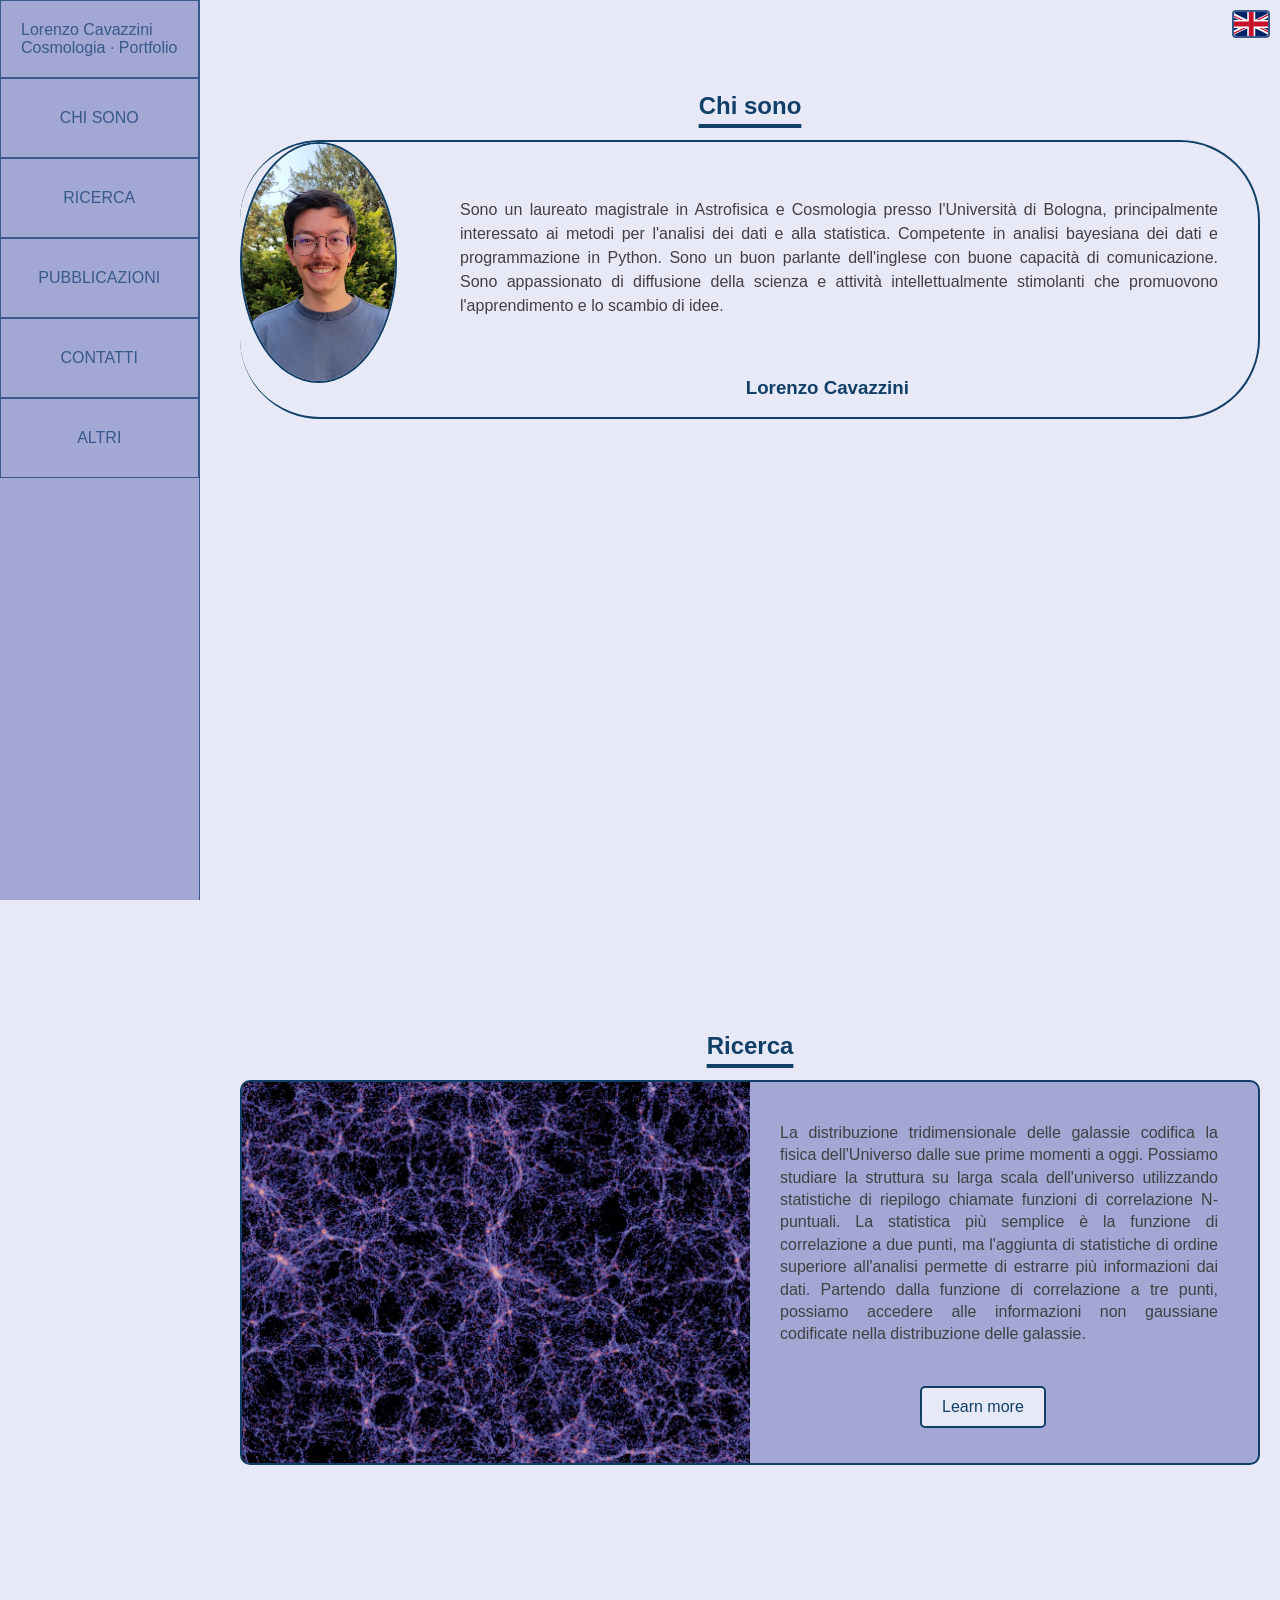
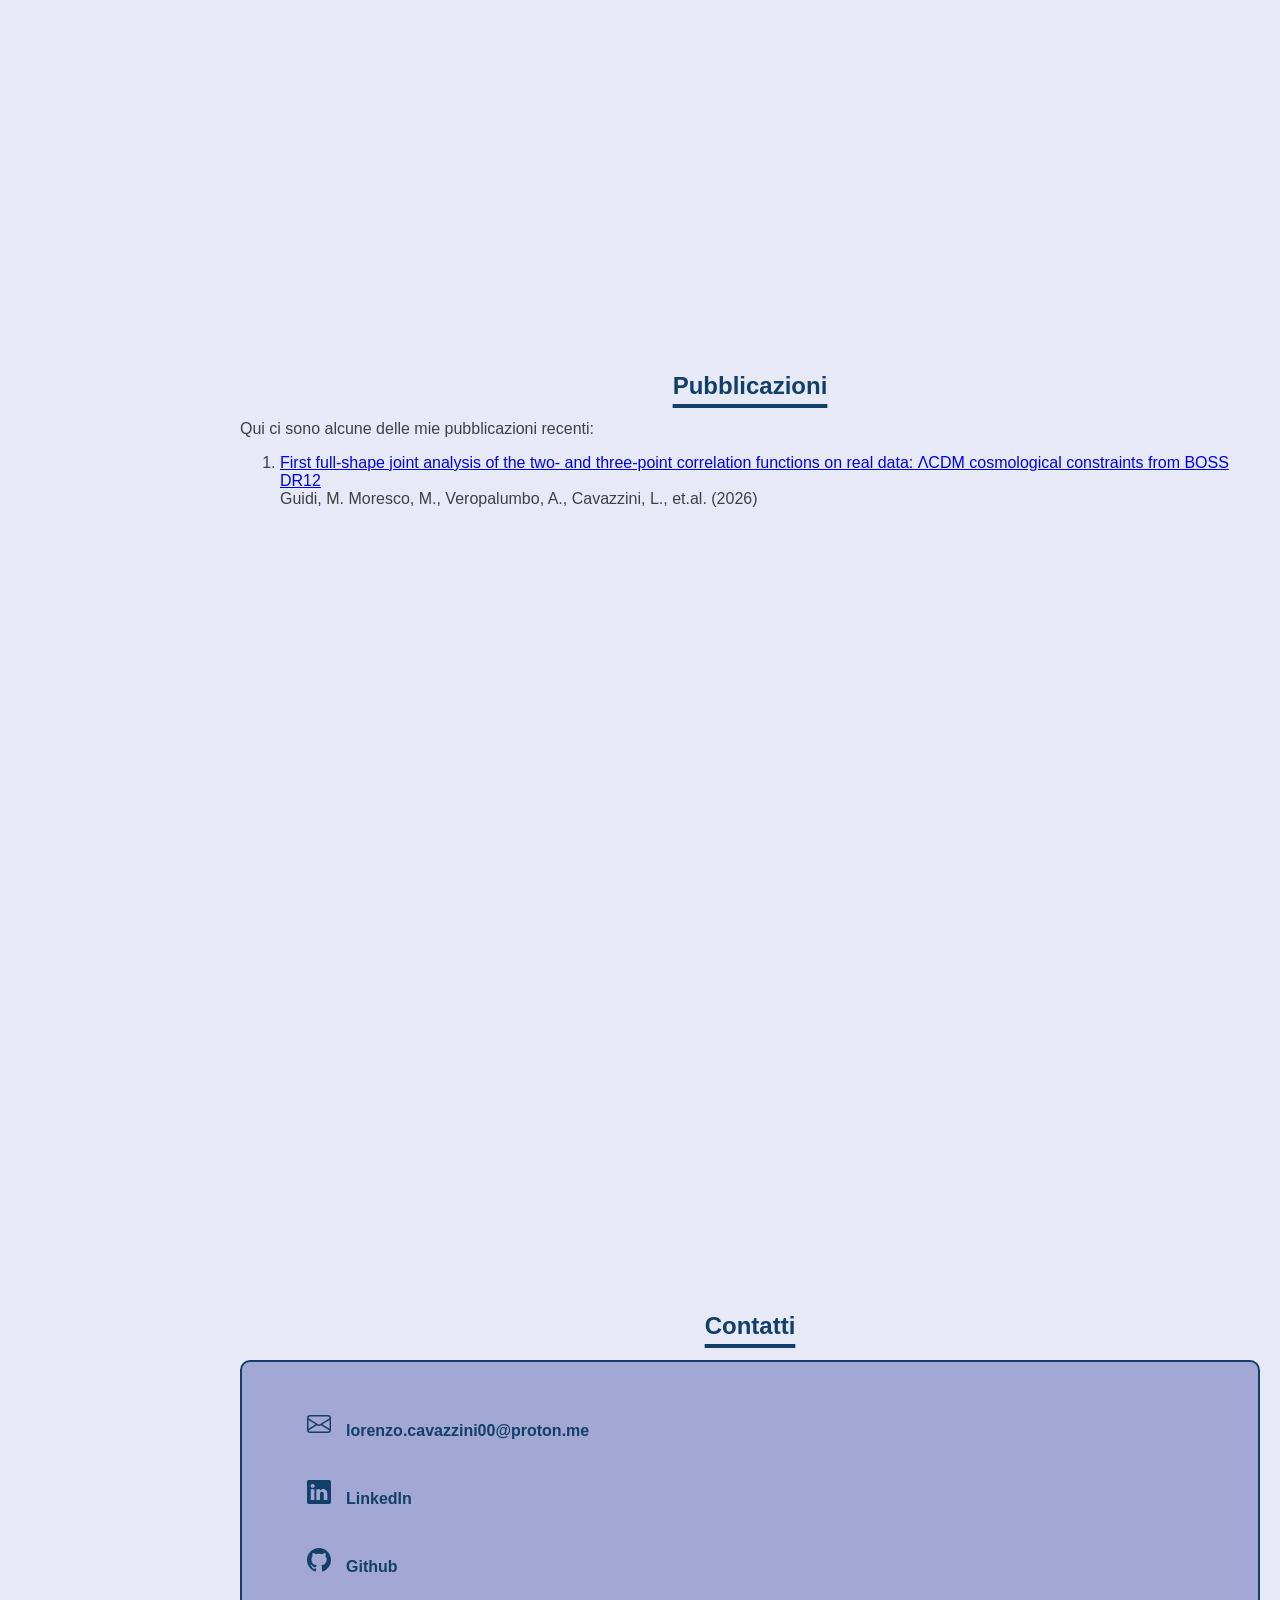
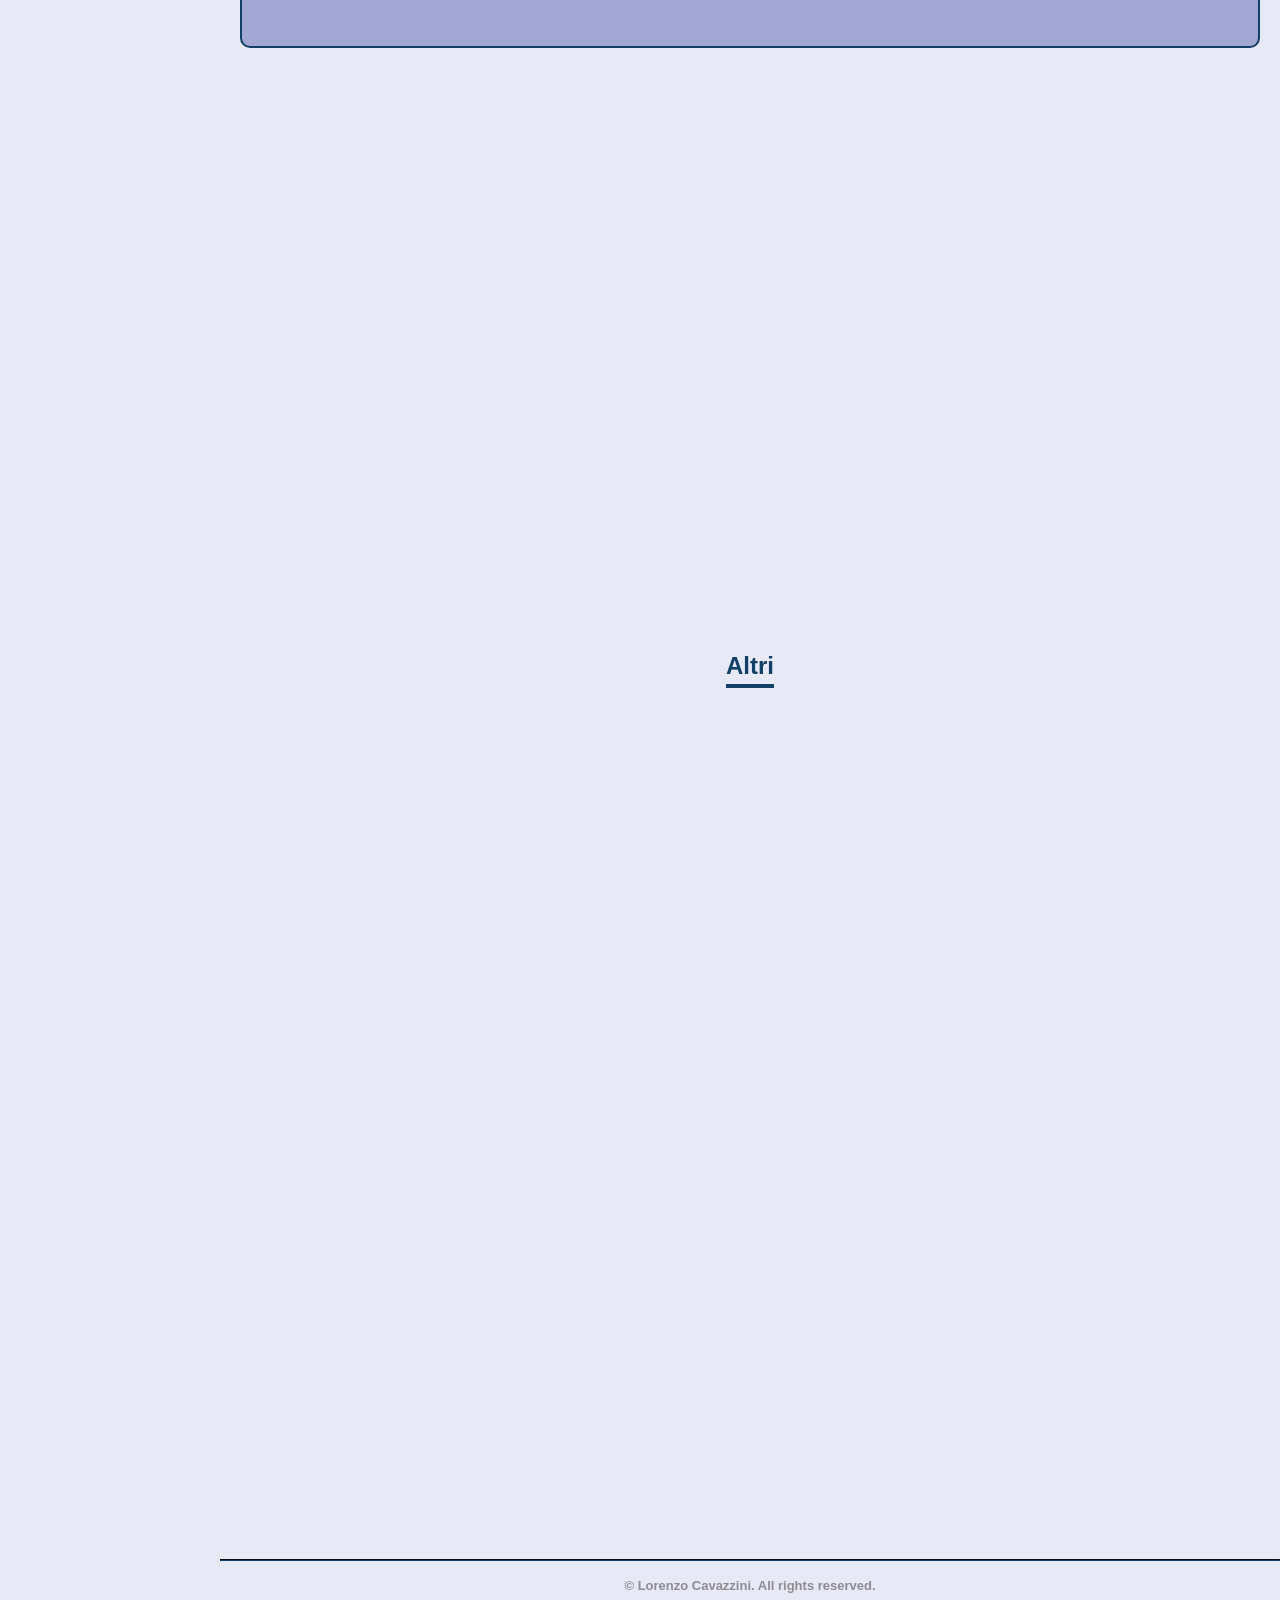
==== index-it.html @ 4d30e1f5 "new italian page and massive style improvs" ====
<!DOCTYPE html>
<html lang="it">
<head>
    <meta charset="UTF-8">
    <meta name="viewport" content="width=device-width, initial-scale=1.0">
    <title>Lorenzo Cavazzini</title>
    <link rel="stylesheet" href="mysite-style.css">
    <link rel="stylesheet" href="https://fonts.googleapis.com/css2?family=Material+Symbols+Outlined:opsz,wght,FILL,GRAD@20..48,100..700,0..1,-50..200&icon_names=mail" />
</head>
<header>
    <nav>
        <ul>
            <li>Lorenzo Cavazzini <br>
            Cosmologia · Portfolio</li>
            <li><a href="#about">CHI SONO</a></li>
            <li><a href="#research">RICERCA</a></li>
            <li><a href="#publications">PUBBLICAZIONI</a></li>
            <li><a href="#contact">CONTATTI</a></li>
            <li><a href="#others">ALTRI</a></li>
        </ul>
    </nav>
    <div id="lang-switch">
        <a href="index.html"><?xml version="1.0" encoding="utf-8"?><svg version="1.1" id="Layer_1" xmlns="http://www.w3.org/2000/svg" xmlns:xlink="http://www.w3.org/1999/xlink" x="0px" y="0px" viewBox="0 0 55.2 38.4" style="enable-background:new 0 0 55.2 38.4" xml:space="preserve"><style type="text/css">.st0{fill:#FEFEFE;} .st1{fill:#C8102E;} .st2{fill:#012169;}</style><g><path class="st0" d="M2.87,38.4h49.46c1.59-0.09,2.87-1.42,2.87-3.03V3.03c0-1.66-1.35-3.02-3.01-3.03H3.01 C1.35,0.01,0,1.37,0,3.03v32.33C0,36.98,1.28,38.31,2.87,38.4L2.87,38.4z"/><polygon class="st1" points="23.74,23.03 23.74,38.4 31.42,38.4 31.42,23.03 55.2,23.03 55.2,15.35 31.42,15.35 31.42,0 23.74,0 23.74,15.35 0,15.35 0,23.03 23.74,23.03"/><path class="st2" d="M33.98,12.43V0h18.23c1.26,0.02,2.34,0.81,2.78,1.92L33.98,12.43L33.98,12.43z"/><path class="st2" d="M33.98,25.97V38.4h18.35c1.21-0.07,2.23-0.85,2.66-1.92L33.98,25.97L33.98,25.97z"/><path class="st2" d="M21.18,25.97V38.4H2.87c-1.21-0.07-2.24-0.85-2.66-1.94L21.18,25.97L21.18,25.97z"/><path class="st2" d="M21.18,12.43V0H2.99C1.73,0.02,0.64,0.82,0.21,1.94L21.18,12.43L21.18,12.43z"/><polygon class="st2" points="0,12.8 7.65,12.8 0,8.97 0,12.8"/><polygon class="st2" points="55.2,12.8 47.51,12.8 55.2,8.95 55.2,12.8"/><polygon class="st2" points="55.2,25.6 47.51,25.6 55.2,29.45 55.2,25.6"/><polygon class="st2" points="0,25.6 7.65,25.6 0,29.43 0,25.6"/><polygon class="st1" points="55.2,3.25 36.15,12.8 40.41,12.8 55.2,5.4 55.2,3.25"/><polygon class="st1" points="19.01,25.6 14.75,25.6 0,32.98 0,35.13 19.05,25.6 19.01,25.6"/><polygon class="st1" points="10.52,12.81 14.78,12.81 0,5.41 0,7.55 10.52,12.81"/><polygon class="st1" points="44.63,25.59 40.37,25.59 55.2,33.02 55.2,30.88 44.63,25.59"/></g></svg></a>
    </div>
</header>
<body>
    <section id="about">
        <h2>Chi sono</h2>
        <div id="about-box">
            <img id="profile-pic" src="images/profile.png"> 
            <p>Sono un laureato magistrale in Astrofisica e Cosmologia presso l'Università di Bologna, principalmente interessato ai metodi per l'analisi dei dati e alla statistica.
            Competente in analisi bayesiana dei dati e programmazione in Python. Sono un buon parlante dell'inglese con buone capacità di comunicazione. Sono appassionato di
            diffusione della scienza e attività intellettualmente stimolanti che promuovono l'apprendimento e lo scambio di idee.
            </p>
            <h3>Lorenzo Cavazzini</h3>
        </div>
    </section>

    <section id="research">
        <h2>Ricerca</h2>
        <div class="box">
            <img src="images/millenium2.jpg" >
            <p>La distribuzione tridimensionale delle galassie codifica la fisica dell'Universo dalle sue prime momenti a oggi. 
                Possiamo studiare la struttura su larga scala dell'universo utilizzando statistiche di riepilogo chiamate funzioni di correlazione N-puntuali. 
                La statistica più semplice è la funzione di correlazione a due punti, ma l'aggiunta di statistiche di ordine superiore all'analisi permette di estrarre più informazioni dai dati.
                Partendo dalla funzione di correlazione a tre punti, possiamo accedere alle informazioni non gaussiane codificate nella distribuzione delle galassie.
                </p>
            <button onclick="window.location.href='research.html'">Learn more</button>
    </div>
    </section>

    <section id="publications">
        <h2>Pubblicazioni</h2>
        <p>Qui ci sono alcune delle mie pubblicazioni recenti:
            <ol>
                <li><a href="https://arxiv.org/abs/2606.26237" target="_blank">First full‑shape joint analysis of the two‑ and three‑point correlation functions on
                real data: ΛCDM cosmological constraints from BOSS DR12</a> <br>Guidi, M. Moresco, M., Veropalumbo, A., Cavazzini, L., et.al. (2026)</li>
            </ol>
        </p>
    </section>

    <section id="contact">
        <h2>Contatti</h2>
        <div class="box">
            <ul>
                <li><a href="mailto:lorenzo.cavazzini00@proton.me" style="margin: 15px;"><svg xmlns="http://www.w3.org/2000/svg" width="16" height="16" fill="currentColor" class="bi bi-envelope" viewBox="0 0 16 16"><path d="M0 4a2 2 0 0 1 2-2h12a2 2 0 0 1 2 2v8a2 2 0 0 1-2 2H2a2 2 0 0 1-2-2zm2-1a1 1 0 0 0-1 1v.217l7 4.2 7-4.2V4a1 1 0 0 0-1-1zm13 2.383-4.708 2.825L15 11.105zm-.034 6.876-5.64-3.471L8 9.583l-1.326-.795-5.64 3.47A1 1 0 0 0 2 13h12a1 1 0 0 0 .966-.741M1 11.105l4.708-2.897L1 5.383z"/></svg></a>lorenzo.cavazzini00@proton.me</li>
                <li><a href="https://www.linkedin.com/in/lorenzo-cavazzini-23e" style="margin: 15px;"><svg xmlns="http://www.w3.org/2000/svg" width="16" height="16" fill="currentColor" class="bi bi-linkedin" viewBox="0 0 16 16"><path d="M0 1.146C0 .513.526 0 1.175 0h13.65C15.474 0 16 .513 16 1.146v13.708c0 .633-.526 1.146-1.175 1.146H1.175C.526 16 0 15.487 0 14.854zm4.943 12.248V6.169H2.542v7.225zm-1.2-8.212c.837 0 1.358-.554 1.358-1.248-.015-.709-.52-1.248-1.342-1.248S2.4 3.226 2.4 3.934c0 .694.521 1.248 1.327 1.248zm4.908 8.212V9.359c0-.216.016-.432.08-.586.173-.431.568-.878 1.232-.878.869 0 1.216.662 1.216 1.634v3.865h2.401V9.25c0-2.22-1.184-3.252-2.764-3.252-1.274 0-1.845.7-2.165 1.193v.025h-.016l.016-.025V6.169h-2.4c.03.678 0 7.225 0 7.225z"/></svg></a>LinkedIn</li>
                <li><a href="https://github.com/lollocava00" style="margin: 15px;"><svg xmlns="http://www.w3.org/2000/svg" width="16" height="16" fill="currentColor" class="bi bi-github" viewBox="0 0 16 16"><path d="M8 0C3.58 0 0 3.58 0 8c0 3.54 2.29 6.53 5.47 7.59.4.07.55-.17.55-.38 0-.19-.01-.82-.01-1.49-2.01.37-2.53-.49-2.69-.94-.09-.23-.48-.94-.82-1.13-.28-.15-.68-.52-.01-.53.63-.01 1.08.58 1.23.82.72 1.21 1.87.87 2.33.66.07-.52.28-.87.51-1.07-1.78-.2-3.64-.89-3.64-3.95 0-.87.31-1.59.82-2.15-.08-.2-.36-1.02.08-2.12 0 0 .67-.21 2.2.82.64-.18 1.32-.27 2-.27s1.36.09 2 .27c1.53-1.04 2.2-.82 2.2-.82.44 1.1.16 1.92.08 2.12.51.56.82 1.27.82 2.15 0 3.07-1.87 3.75-3.65 3.95.29.25.54.73.54 1.48 0 1.07-.01 1.93-.01 2.2 0 .21.15.46.55.38A8.01 8.01 0 0 0 16 8c0-4.42-3.58-8-8-8"/></svg></a>Github</li>
            </ul>
        </div>
    </section>

    <section id="others">
        <h2>Altri</h2>
    </section>
</body>
<footer>
    <hr style="border-color: #113f67;">
    <h4>&copy; Lorenzo Cavazzini. All rights reserved.</h4>
</footer>
</html>
---- mysite-style.css ----
.first-color { 
	background: #e7eaf6; 
}
	
.second-color { 
	background: #a2a8d3; 
}

.third-color { 
	background: #38598b; 
}

.fourth-color { 
	background: #113f67; 
}


header{
    font-size: 16px;
    font-style: bold;
    font-family: Impact, Haettenschweiler, 'Arial Narrow Bold', sans-serif, Haettenschweiler, 'Arial Narrow Bold', sans-serif;
}

body{
    background-color: #e7eaf6;
    font-family: 'Segoe UI', Roboto, Helvetica, Arial, sans-serif;
    margin: 0px;
    padding: 0px;
    box-sizing: border-box;
}

#lang-switch{
    position: sticky;
    display: flex;
    justify-content: flex-end;
}

#lang-switch a{
    color: #38598b;
    text-decoration: none;
    padding: 10px;
    display: block;
}

#lang-switch svg{
    height: 24px;
    width: auto;
    border: solid 2px #38598b;
    border-radius: 4px;
}

h2{
    color:#113f67;
    text-align: center;
    text-decoration: underline solid #113f67 4px;
    text-underline-offset: 10px;
}

p{color: #404042;}

nav{
    position: fixed;
    left: 0;
    height: 100vh;
    margin: 0px;
    background-color: #a2a8d3;
    border-right: 1px solid #38598b;
}

nav ul{
    list-style-type: none;
    left: 0;
    padding:  0px;
    margin: 0px;
}

nav a{
    color: #38598b;
    text-decoration: none;
    padding: 10px;
    display: block;
    text-align: center;
}

nav a:hover{
    color: #113f67;
}

nav li{
    color: #38598b;
    padding: 20px;
    border: 1px solid #38598b;
}

nav li:hover{
    background-color: #8187b4;
}

section{
    min-height: 100vh;
    margin-left: 220px;
    padding: 20px;
}

#about-box{
    background-color: #e7eaf6;
    border: 2px solid #113f67;
    border-radius: 80px;
    overflow: auto;
    border-left: none;
}

#about-box img{
    float: left;
    border-radius: 50%;
    border: 2px solid #113f67;
    height: auto;
    width: 15%;
}

#about-box h3{
    text-align: center;
    color: #113f67;
}

#about-box p{
    padding: 40px;
    text-align: justify;
    margin-left: 180px;
    line-height: 1.5;
}

#publications li{
    color: #404042;
}

/* We use the box class for the research and contact sections */
.box{
    background-color: #a2a8d3;
    border: 2px solid #113f67;
    border-radius: 10px;
    overflow: auto;
}

.box img{
    height: auto;
    width: 50%;
    float: left;
    margin-right: 30px;
}

.box p{
    padding: 20px;
    margin: 20px;
    text-align: justify;
    line-height: 1.4;
}

.box button{
    background-color: #e7eaf6;
    color: #113f67;
    border-radius: 5px;
    border: 2px solid #113f67;
    text-align: center;
    text-decoration: none;
    display: inline-block;
    font-size: 16px;
    margin-left: 140px;
    cursor: pointer;
    padding: 10px 20px;
}


.box ul{
    list-style-type: none;
    padding: 20px;
    margin: 20px;
}

.box li{
    padding: 10px;
    margin-bottom: 20px;
    font-size: 16px;
    font-weight: bold;
    color: #113f67;
}

.box li a{
    color: #113f67;
    text-decoration: none;
}

.box li a:hover{
    color: #38598b;
}

.box svg{
    height: 24px;
    width: auto;
}

footer{
    color: rgb(142, 139, 145);
    margin-left: 220px;
    text-align: center;
    font-size: small;
}
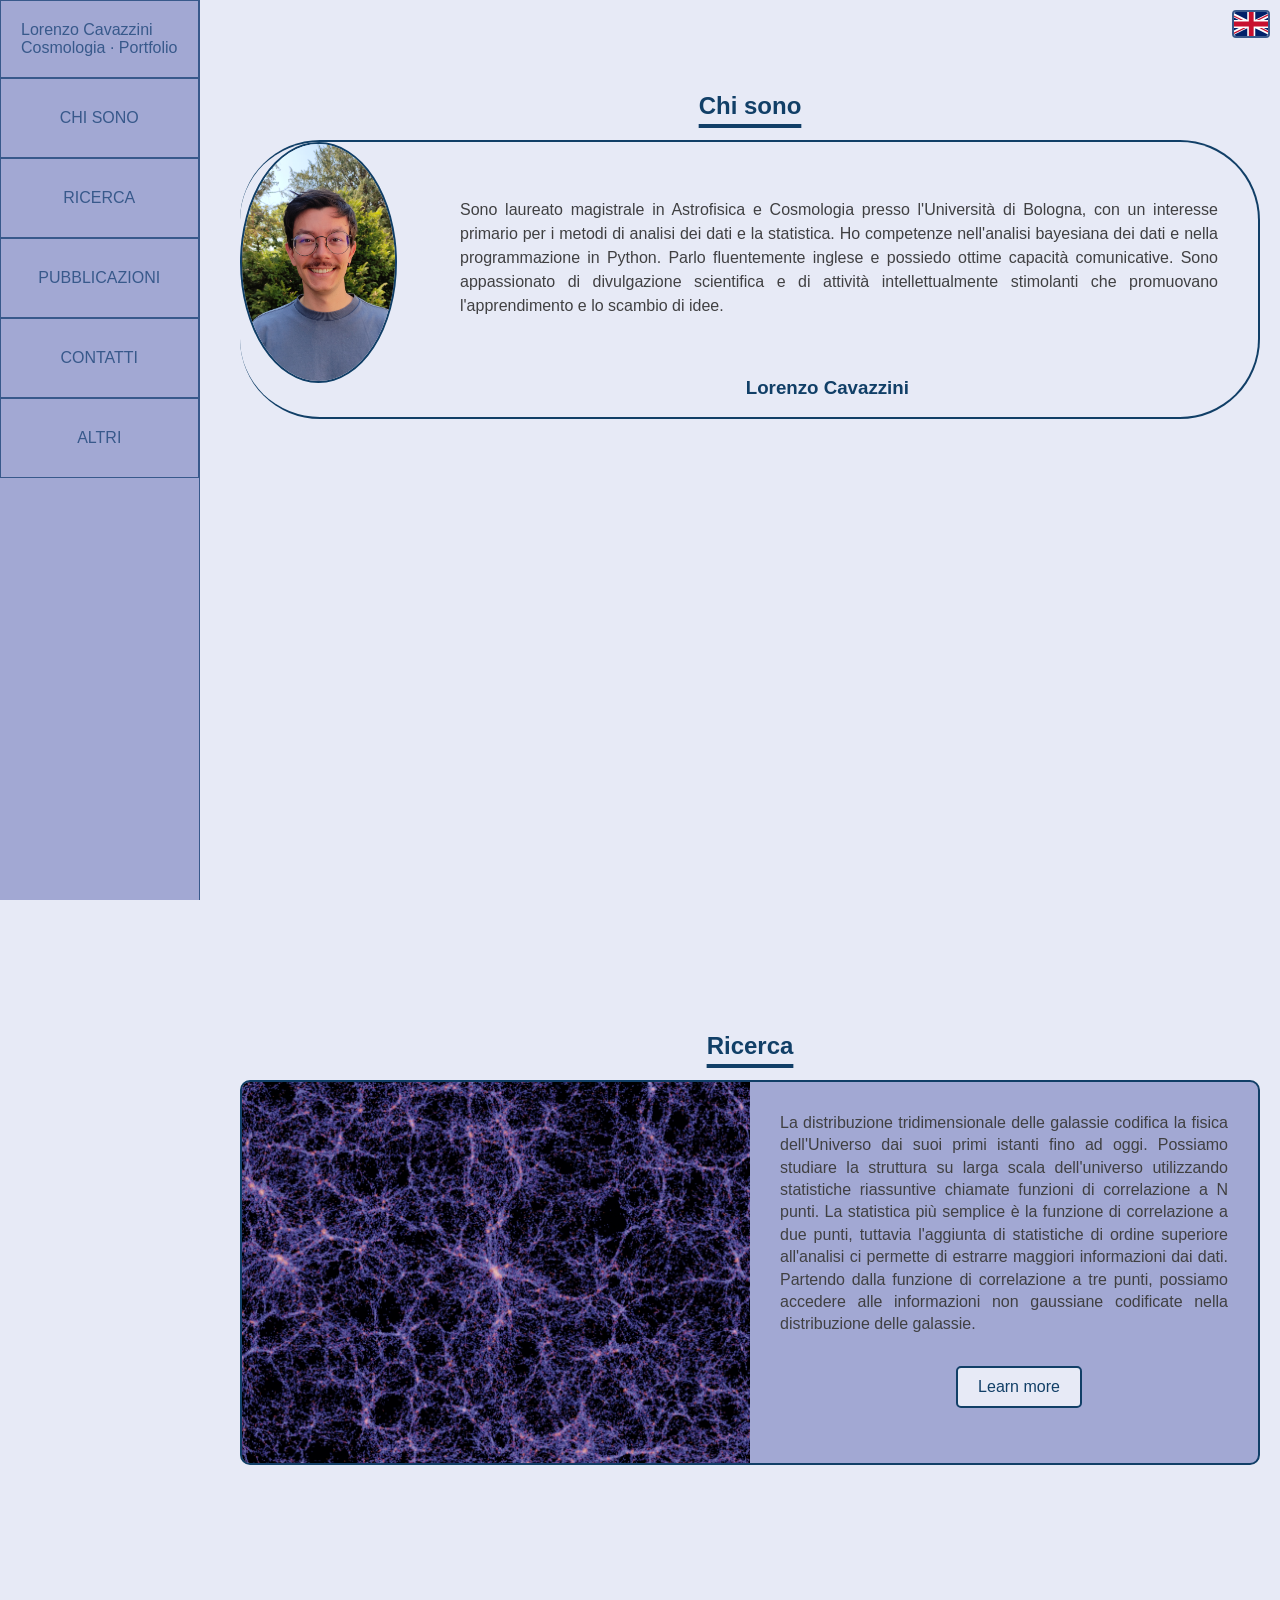
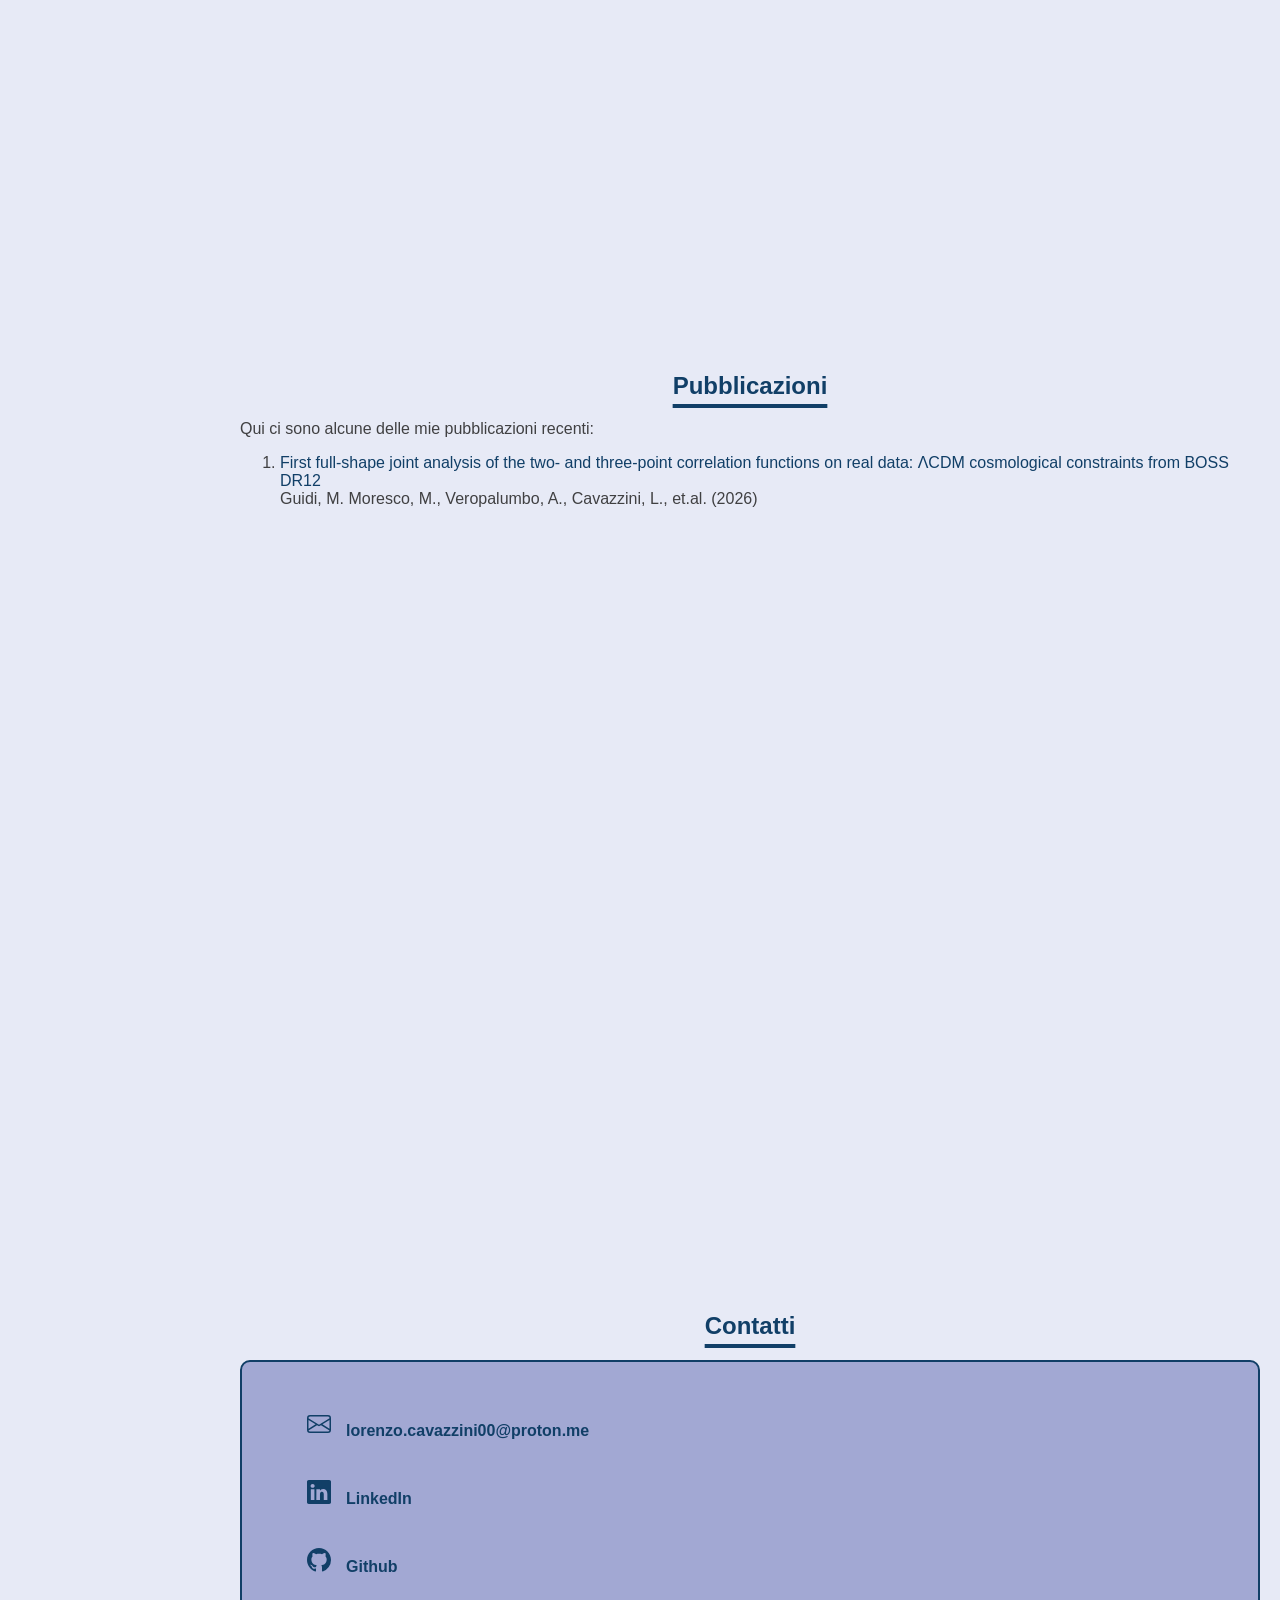
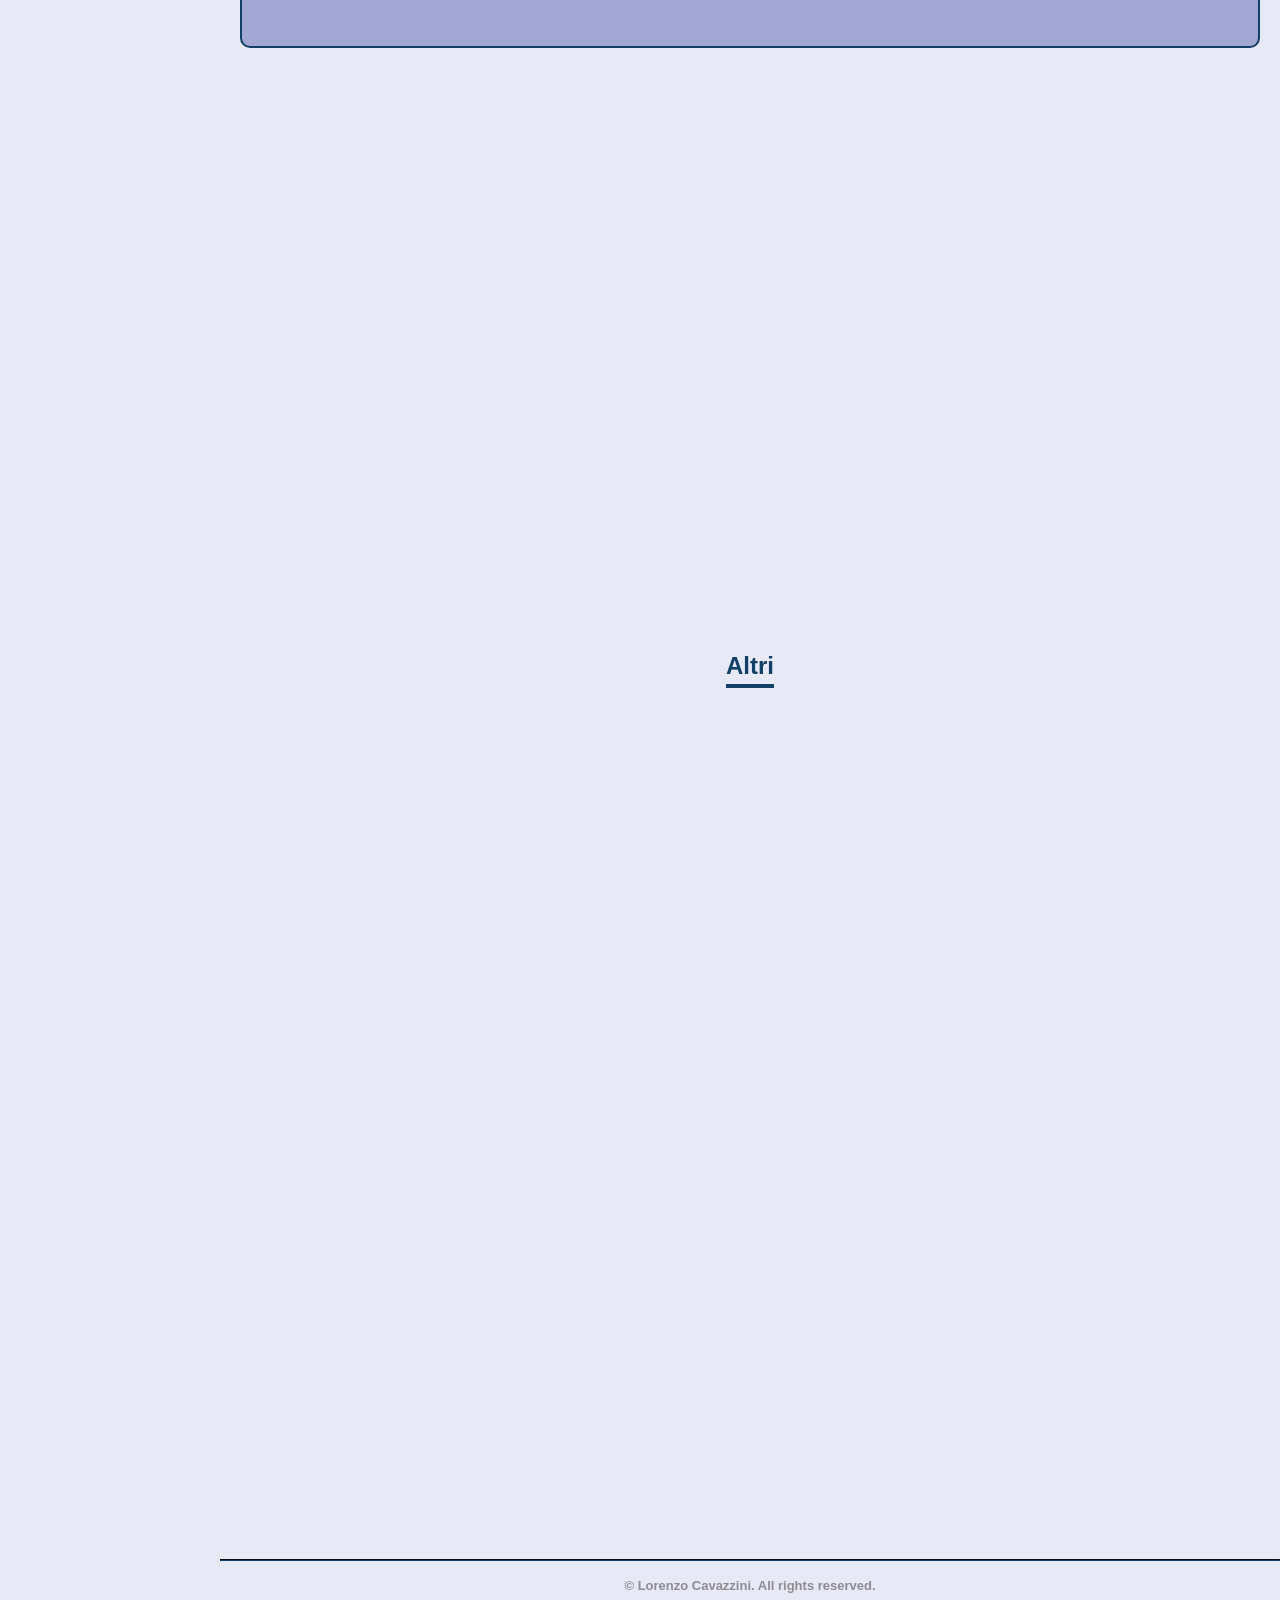
==== commit bd817e7b: "added media style sheet for phone use" ====
--- a/index-it.html
+++ b/index-it.html
@@ -10,7 +10,7 @@
 <header>
     <nav>
         <ul>
-            <li>Lorenzo Cavazzini <br>
+            <li id="top-id">Lorenzo Cavazzini <br>
             Cosmologia · Portfolio</li>
             <li><a href="#about">CHI SONO</a></li>
             <li><a href="#research">RICERCA</a></li>
@@ -28,10 +28,9 @@
         <h2>Chi sono</h2>
         <div id="about-box">
             <img id="profile-pic" src="images/profile.png"> 
-            <p>Sono un laureato magistrale in Astrofisica e Cosmologia presso l'Università di Bologna, principalmente interessato ai metodi per l'analisi dei dati e alla statistica.
-            Competente in analisi bayesiana dei dati e programmazione in Python. Sono un buon parlante dell'inglese con buone capacità di comunicazione. Sono appassionato di
-            diffusione della scienza e attività intellettualmente stimolanti che promuovono l'apprendimento e lo scambio di idee.
-            </p>
+            <p>Sono laureato magistrale in Astrofisica e Cosmologia presso l'Università di Bologna, con un interesse primario per i metodi di analisi dei dati e la statistica.
+               Ho competenze nell'analisi bayesiana dei dati e nella programmazione in Python. Parlo fluentemente inglese e possiedo ottime capacità comunicative. Sono appassionato di
+               divulgazione scientifica e di attività intellettualmente stimolanti che promuovano l'apprendimento e lo scambio di idee.
             <h3>Lorenzo Cavazzini</h3>
         </div>
     </section>
@@ -40,10 +39,10 @@
         <h2>Ricerca</h2>
         <div class="box">
             <img src="images/millenium2.jpg" >
-            <p>La distribuzione tridimensionale delle galassie codifica la fisica dell'Universo dalle sue prime momenti a oggi. 
-                Possiamo studiare la struttura su larga scala dell'universo utilizzando statistiche di riepilogo chiamate funzioni di correlazione N-puntuali. 
-                La statistica più semplice è la funzione di correlazione a due punti, ma l'aggiunta di statistiche di ordine superiore all'analisi permette di estrarre più informazioni dai dati.
-                Partendo dalla funzione di correlazione a tre punti, possiamo accedere alle informazioni non gaussiane codificate nella distribuzione delle galassie.
+            <p>La distribuzione tridimensionale delle galassie codifica la fisica dell'Universo dai suoi primi istanti fino ad oggi.
+               Possiamo studiare la struttura su larga scala dell'universo utilizzando statistiche riassuntive chiamate funzioni di correlazione a N punti.
+               La statistica più semplice è la funzione di correlazione a due punti, tuttavia l'aggiunta di statistiche di ordine superiore all'analisi ci permette di estrarre maggiori informazioni dai dati.
+               Partendo dalla funzione di correlazione a tre punti, possiamo accedere alle informazioni non gaussiane codificate nella distribuzione delle galassie.
                 </p>
             <button onclick="window.location.href='research.html'">Learn more</button>
     </div>
--- a/mysite-style.css
+++ b/mysite-style.css
@@ -94,6 +94,12 @@
 
 nav li:hover{
     background-color: #8187b4;
+    border-right: 4px solid #113f67;
+}
+
+nav a.active{
+    color: #113f67;
+    font-weight: bold;
 }
 
 section{
@@ -134,6 +140,15 @@
     color: #404042;
 }
 
+#publications li a{
+    color: #113f67;
+    text-decoration: none;
+}
+
+#publications li a:hover{
+    text-decoration: underline;
+}
+
 /* We use the box class for the research and contact sections */
 .box{
     background-color: #a2a8d3;
@@ -150,7 +165,7 @@
 }
 
 .box p{
-    padding: 20px;
+    padding: 10px;
     margin: 20px;
     text-align: justify;
     line-height: 1.4;
@@ -163,11 +178,15 @@
     border: 2px solid #113f67;
     text-align: center;
     text-decoration: none;
-    display: inline-block;
+    display: block;
     font-size: 16px;
-    margin-left: 140px;
+    margin: auto;
     cursor: pointer;
     padding: 10px 20px;
+}
+
+.box button:hover{
+    background-color: #c0c2cb;
 }
 
 
@@ -204,4 +223,84 @@
     margin-left: 220px;
     text-align: center;
     font-size: small;
+}
+
+
+/* Media queries for responsive design */
+@media screen and (max-width: 768px) {
+    nav{
+        position: fixed;
+        top: 0;
+        height: auto;
+        width: 100%;
+        background-color: #e7eaf6;
+        border-right: none;
+        border-bottom: 1px solid #38598b;
+    }
+
+    #top-id{
+        display: none;
+    }
+
+    nav ul{
+        display: flex;
+        flex-direction: row;
+        justify-content:space-around;
+    }
+
+    nav li{
+        padding: 10px;
+        border: none;
+    }
+
+    nav li:hover{
+    background-color: #8187b4;
+    border-bottom: 4px solid #113f67;
+    border-right: none;
+}
+
+    #lang-switch{
+        position: sticky;
+        display: flex;
+        justify-content: flex-end;
+        margin-top: 50px;
+}
+
+    section{
+        margin-left: 0;
+        padding: 20px;
+    }
+
+    #about-box{
+        border-left: 2px solid #113f67;
+    }
+
+    #about-box img{
+        width: 30%;
+        margin: 10px auto;
+        display: block;
+        float: none;
+    }
+
+    #about-box p{
+        margin-left: 0;
+        padding: 10px;
+    }
+
+    .box img{
+        width: 100%;
+        margin: auto;
+        display: block;
+        float: none;
+    }
+
+    .box button{
+        margin-bottom: 20px;
+        display: block;
+        margin-left: none;
+    }
+
+    footer{
+        margin-left: 0;
+    }
 }
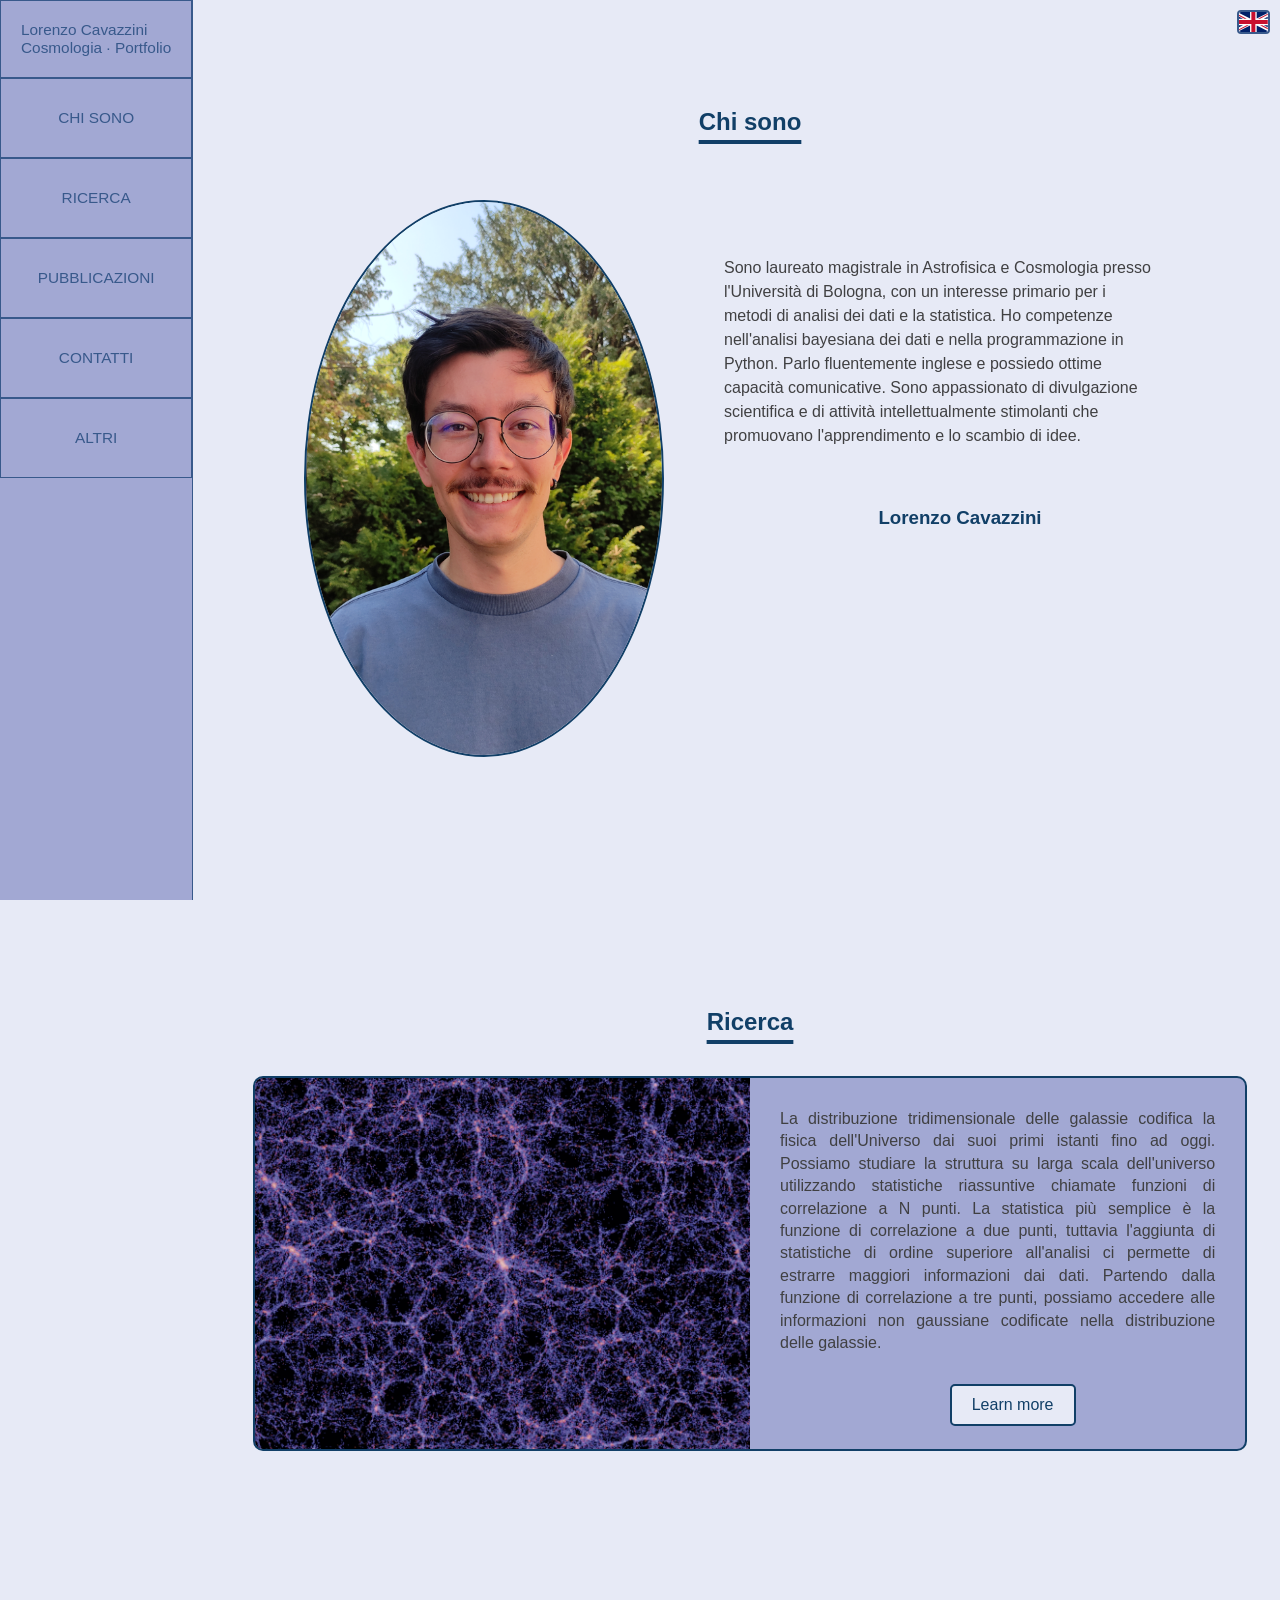
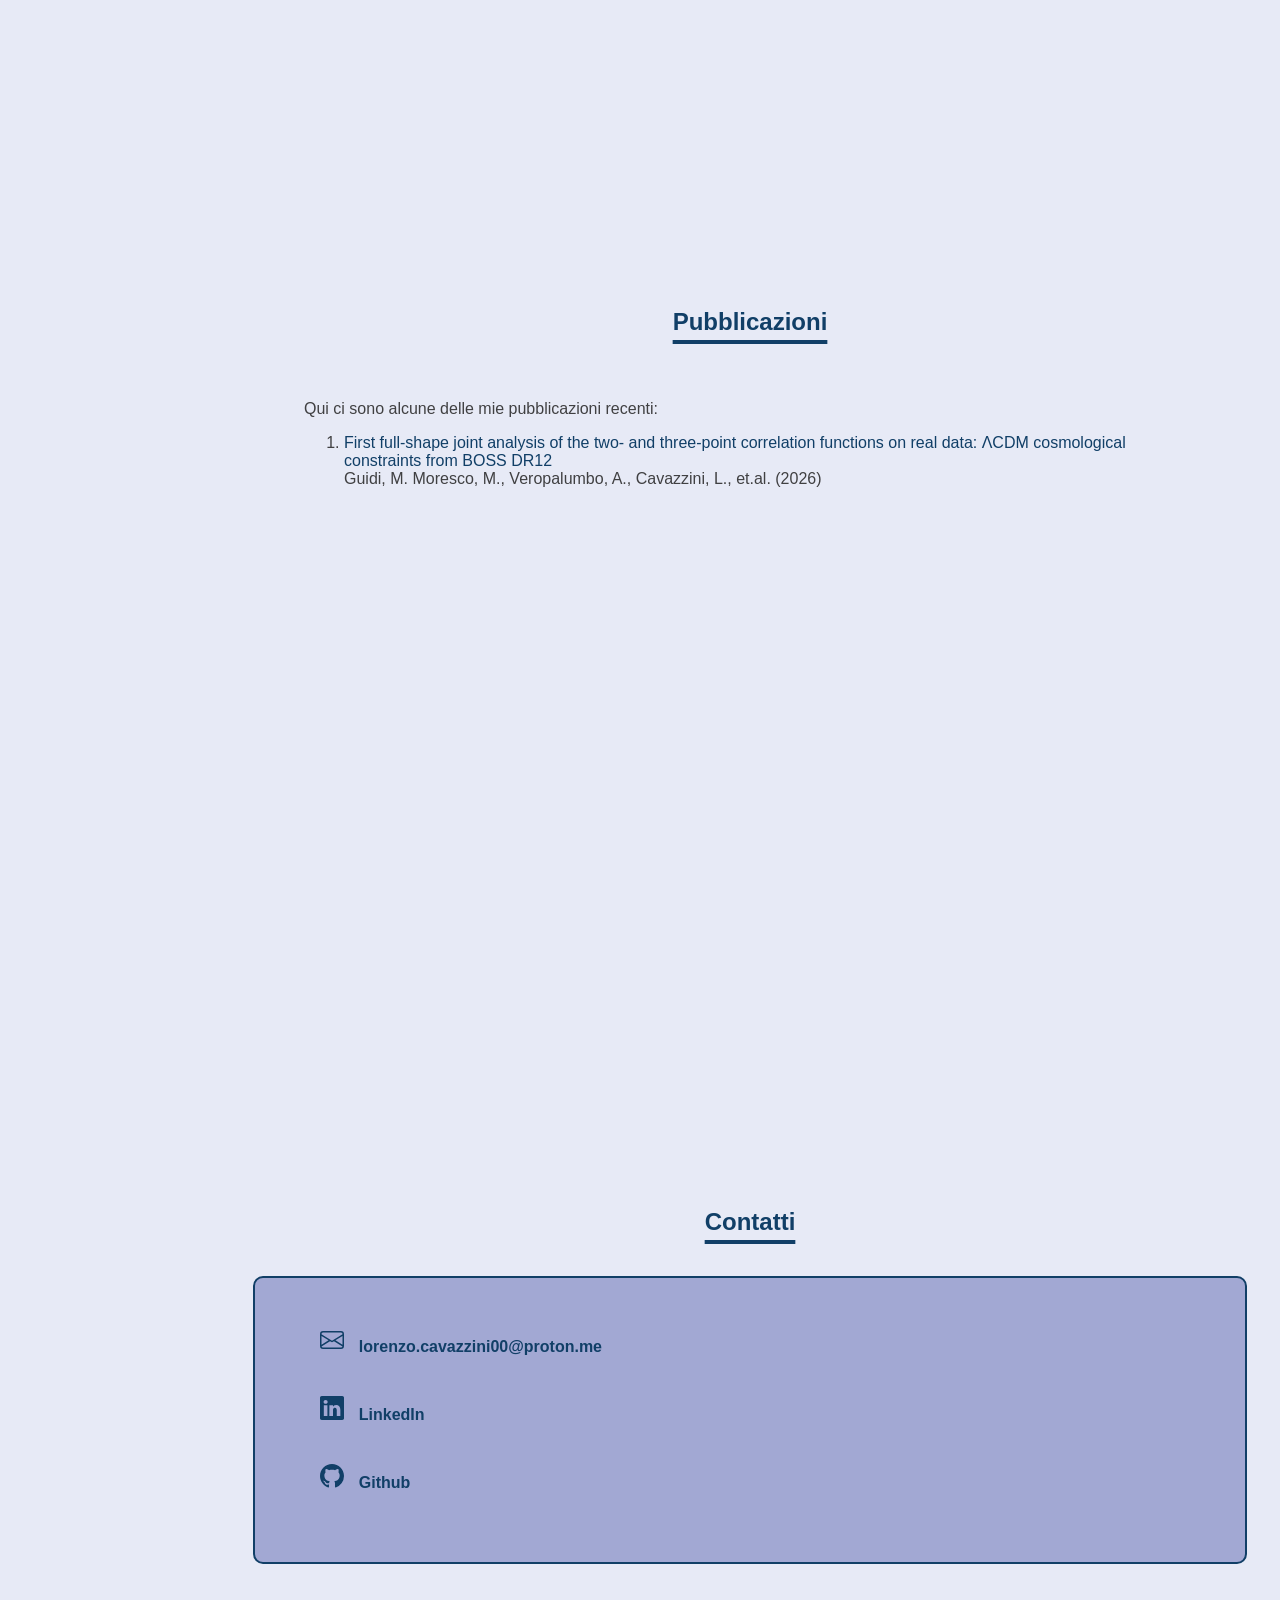
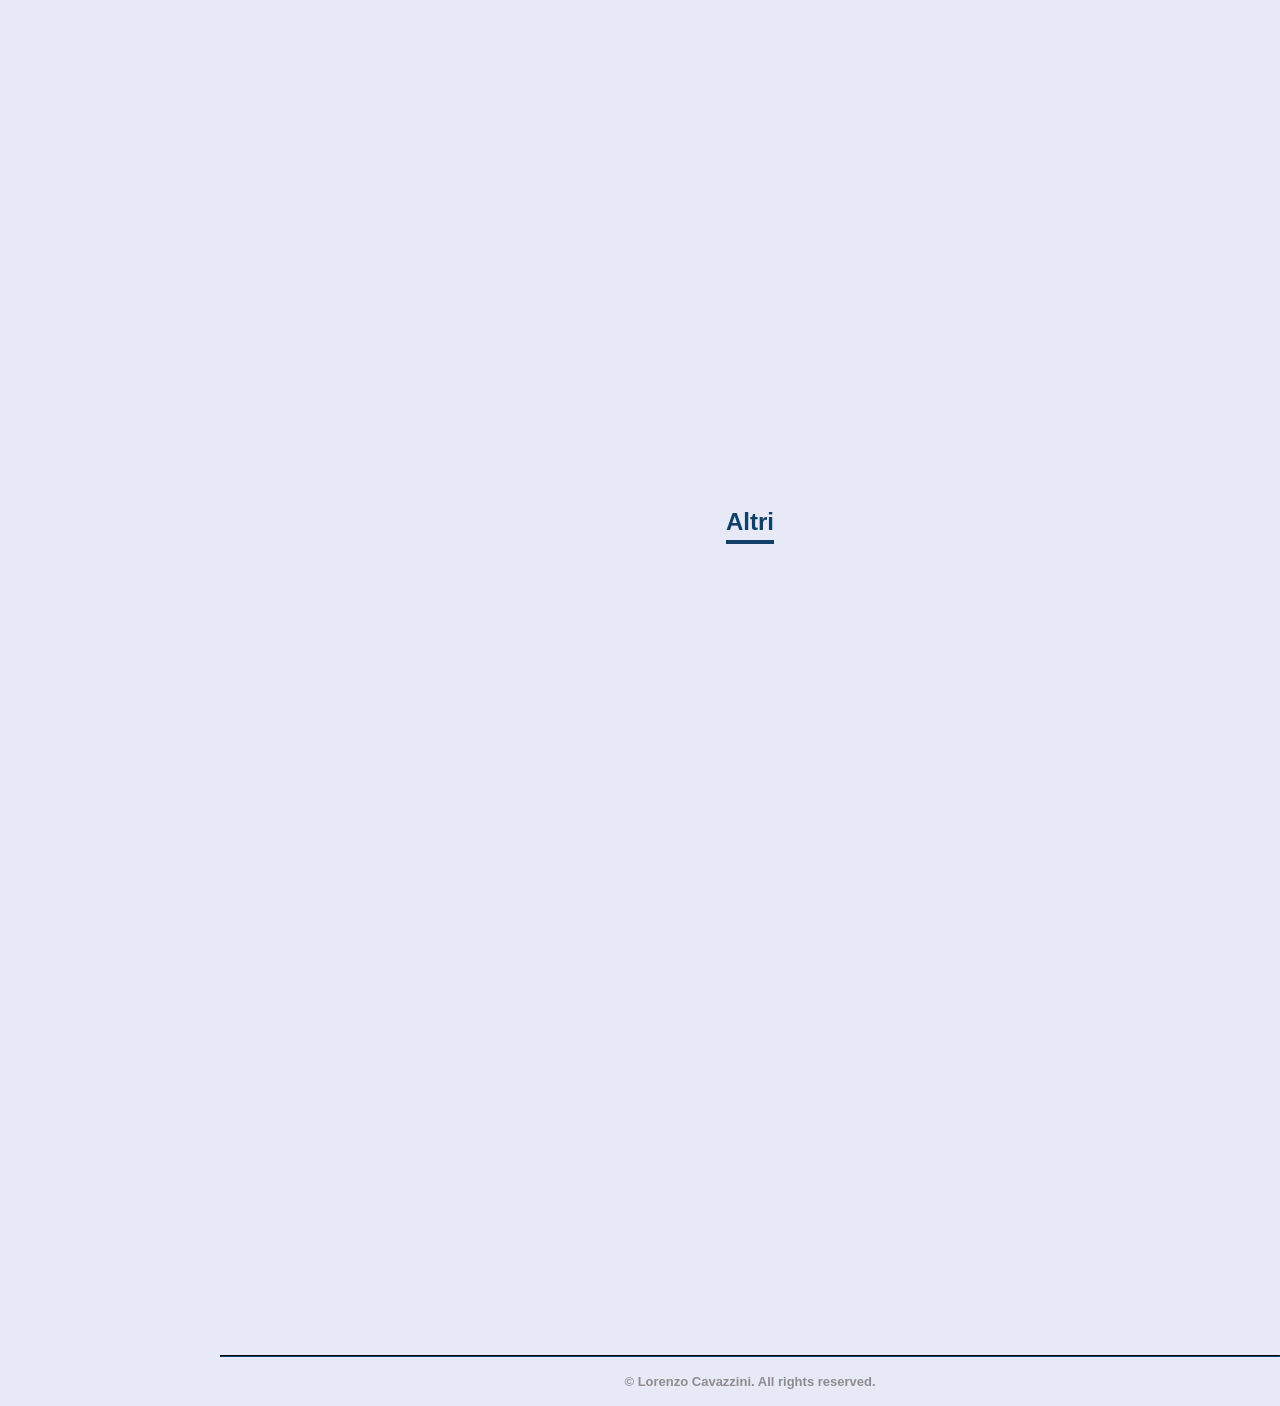
==== commit f1eadaf4: "adaptive design n2" ====
--- a/index-it.html
+++ b/index-it.html
@@ -50,12 +50,14 @@
 
     <section id="publications">
         <h2>Pubblicazioni</h2>
-        <p>Qui ci sono alcune delle mie pubblicazioni recenti:
-            <ol>
-                <li><a href="https://arxiv.org/abs/2606.26237" target="_blank">First full‑shape joint analysis of the two‑ and three‑point correlation functions on
-                real data: ΛCDM cosmological constraints from BOSS DR12</a> <br>Guidi, M. Moresco, M., Veropalumbo, A., Cavazzini, L., et.al. (2026)</li>
-            </ol>
-        </p>
+        <div id="publications-list">
+            <p>Qui ci sono alcune delle mie pubblicazioni recenti:
+                <ol>
+                    <li><a href="https://arxiv.org/abs/2606.26237" target="_blank">First full‑shape joint analysis of the two‑ and three‑point correlation functions on
+                    real data: ΛCDM cosmological constraints from BOSS DR12</a> <br>Guidi, M. Moresco, M., Veropalumbo, A., Cavazzini, L., et.al. (2026)</li>
+                </ol>
+            </p>
+        </div>
     </section>
 
     <section id="contact">
--- a/mysite-style.css
+++ b/mysite-style.css
@@ -1,3 +1,7 @@
+* {
+    box-sizing: border-box;
+}
+
 .first-color { 
 	background: #e7eaf6; 
 }
@@ -54,6 +58,7 @@
     text-align: center;
     text-decoration: underline solid #113f67 4px;
     text-underline-offset: 10px;
+    margin: 40px;
 }
 
 p{color: #404042;}
@@ -90,6 +95,7 @@
     color: #38598b;
     padding: 20px;
     border: 1px solid #38598b;
+    font-size: clamp(0.8rem, 1.2vw, 5rem);
 }
 
 nav li:hover{
@@ -110,10 +116,11 @@
 
 #about-box{
     background-color: #e7eaf6;
-    border: 2px solid #113f67;
-    border-radius: 80px;
+    /* border: 2px solid #113f67;
+    border-radius: 80px; */
     overflow: auto;
     border-left: none;
+    margin: clamp(5px, 5vw, 100px);
 }
 
 #about-box img{
@@ -121,7 +128,8 @@
     border-radius: 50%;
     border: 2px solid #113f67;
     height: auto;
-    width: 15%;
+    width: 40dvh;
+    margin-right: 60px;
 }
 
 #about-box h3{
@@ -131,9 +139,11 @@
 
 #about-box p{
     padding: 40px;
-    text-align: justify;
-    margin-left: 180px;
     line-height: 1.5;
+}
+
+#publications-list{
+    margin: clamp(5px, 5vw, 100px);
 }
 
 #publications li{
@@ -155,6 +165,7 @@
     border: 2px solid #113f67;
     border-radius: 10px;
     overflow: auto;
+    margin: clamp(5px, 1vw, 50px);
 }
 
 .box img{
@@ -229,7 +240,7 @@
 /* Media queries for responsive design */
 @media screen and (max-width: 768px) {
     nav{
-        position: fixed;
+        position: sticky;
         top: 0;
         height: auto;
         width: 100%;
@@ -245,7 +256,8 @@
     nav ul{
         display: flex;
         flex-direction: row;
-        justify-content:space-around;
+        justify-content:space-evenly;
+        flex-wrap: wrap;
     }
 
     nav li{
@@ -263,12 +275,13 @@
         position: sticky;
         display: flex;
         justify-content: flex-end;
-        margin-top: 50px;
+        margin-top: 70px;
+        margin-block: 0px;
 }
 
     section{
         margin-left: 0;
-        padding: 20px;
+        padding: 5px;
     }
 
     #about-box{
@@ -276,7 +289,8 @@
     }
 
     #about-box img{
-        width: 30%;
+        width: 40dvh;
+        height: auto;
         margin: 10px auto;
         display: block;
         float: none;
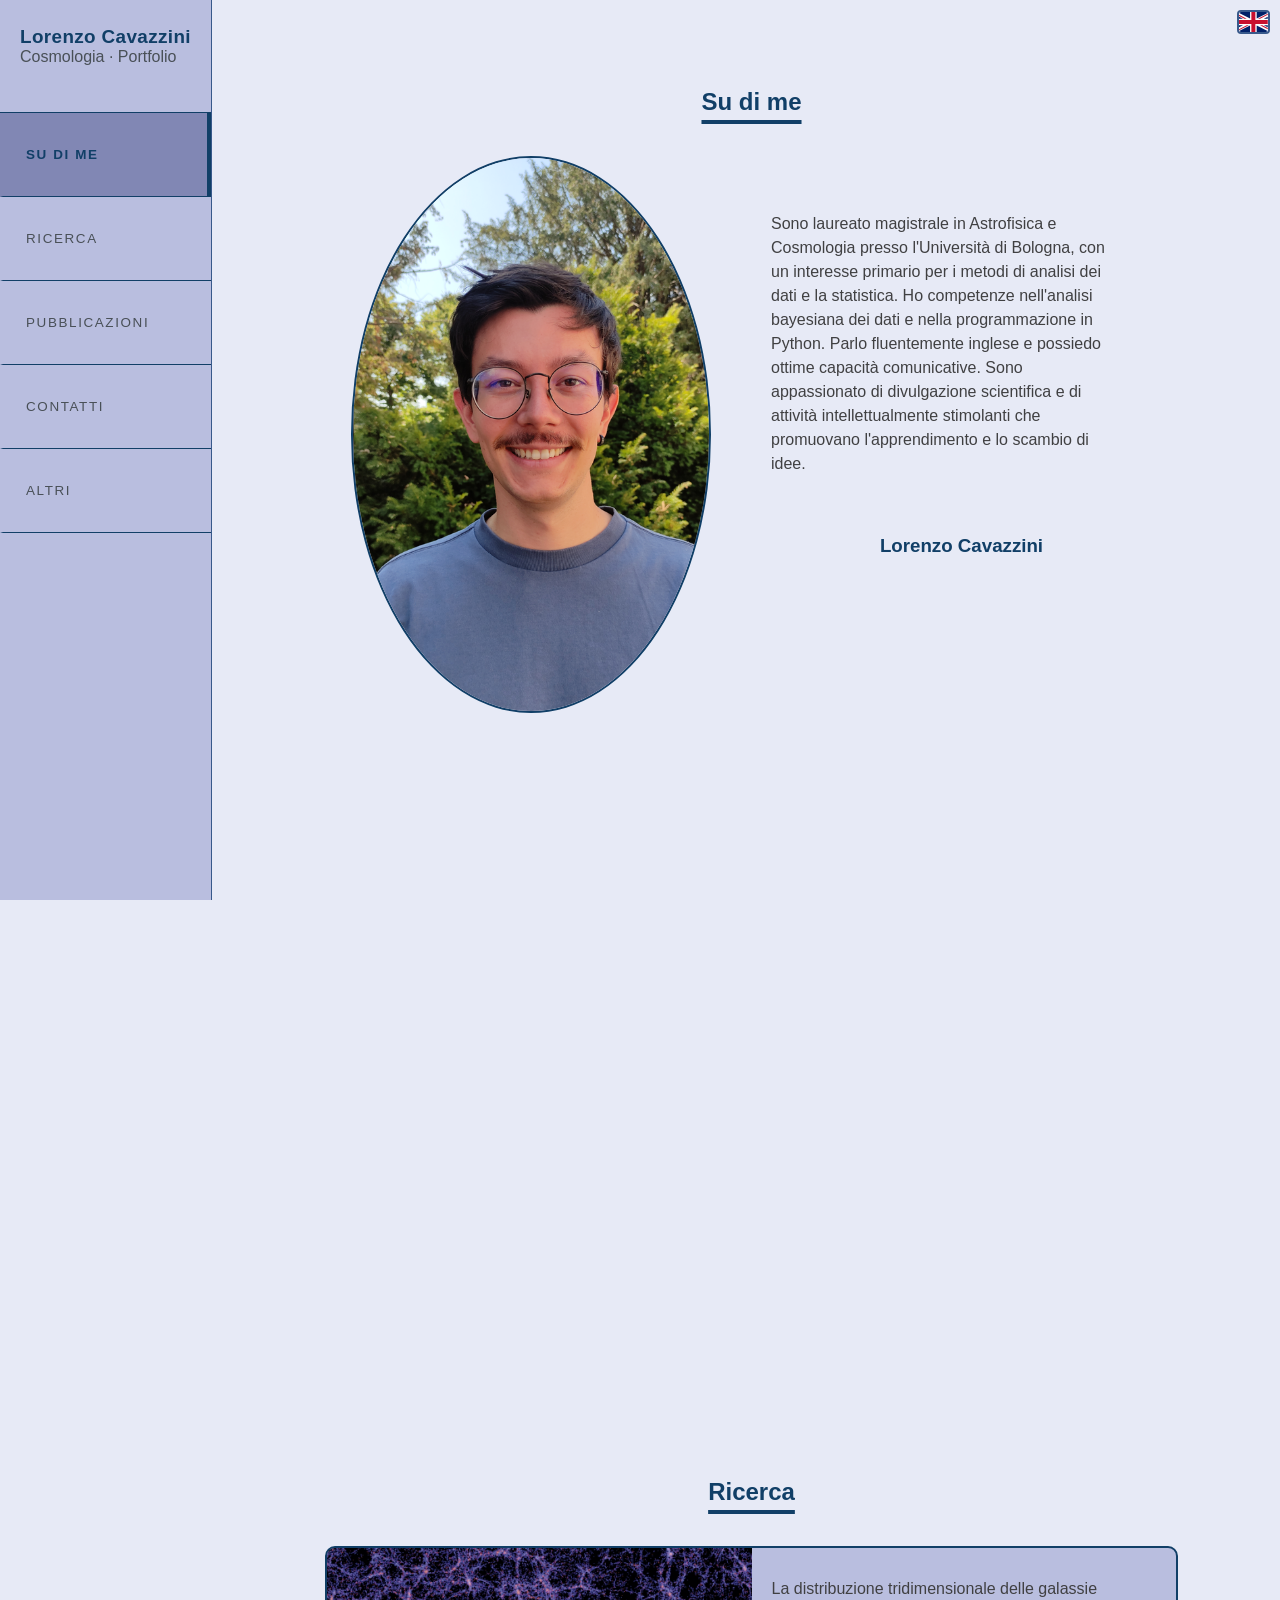
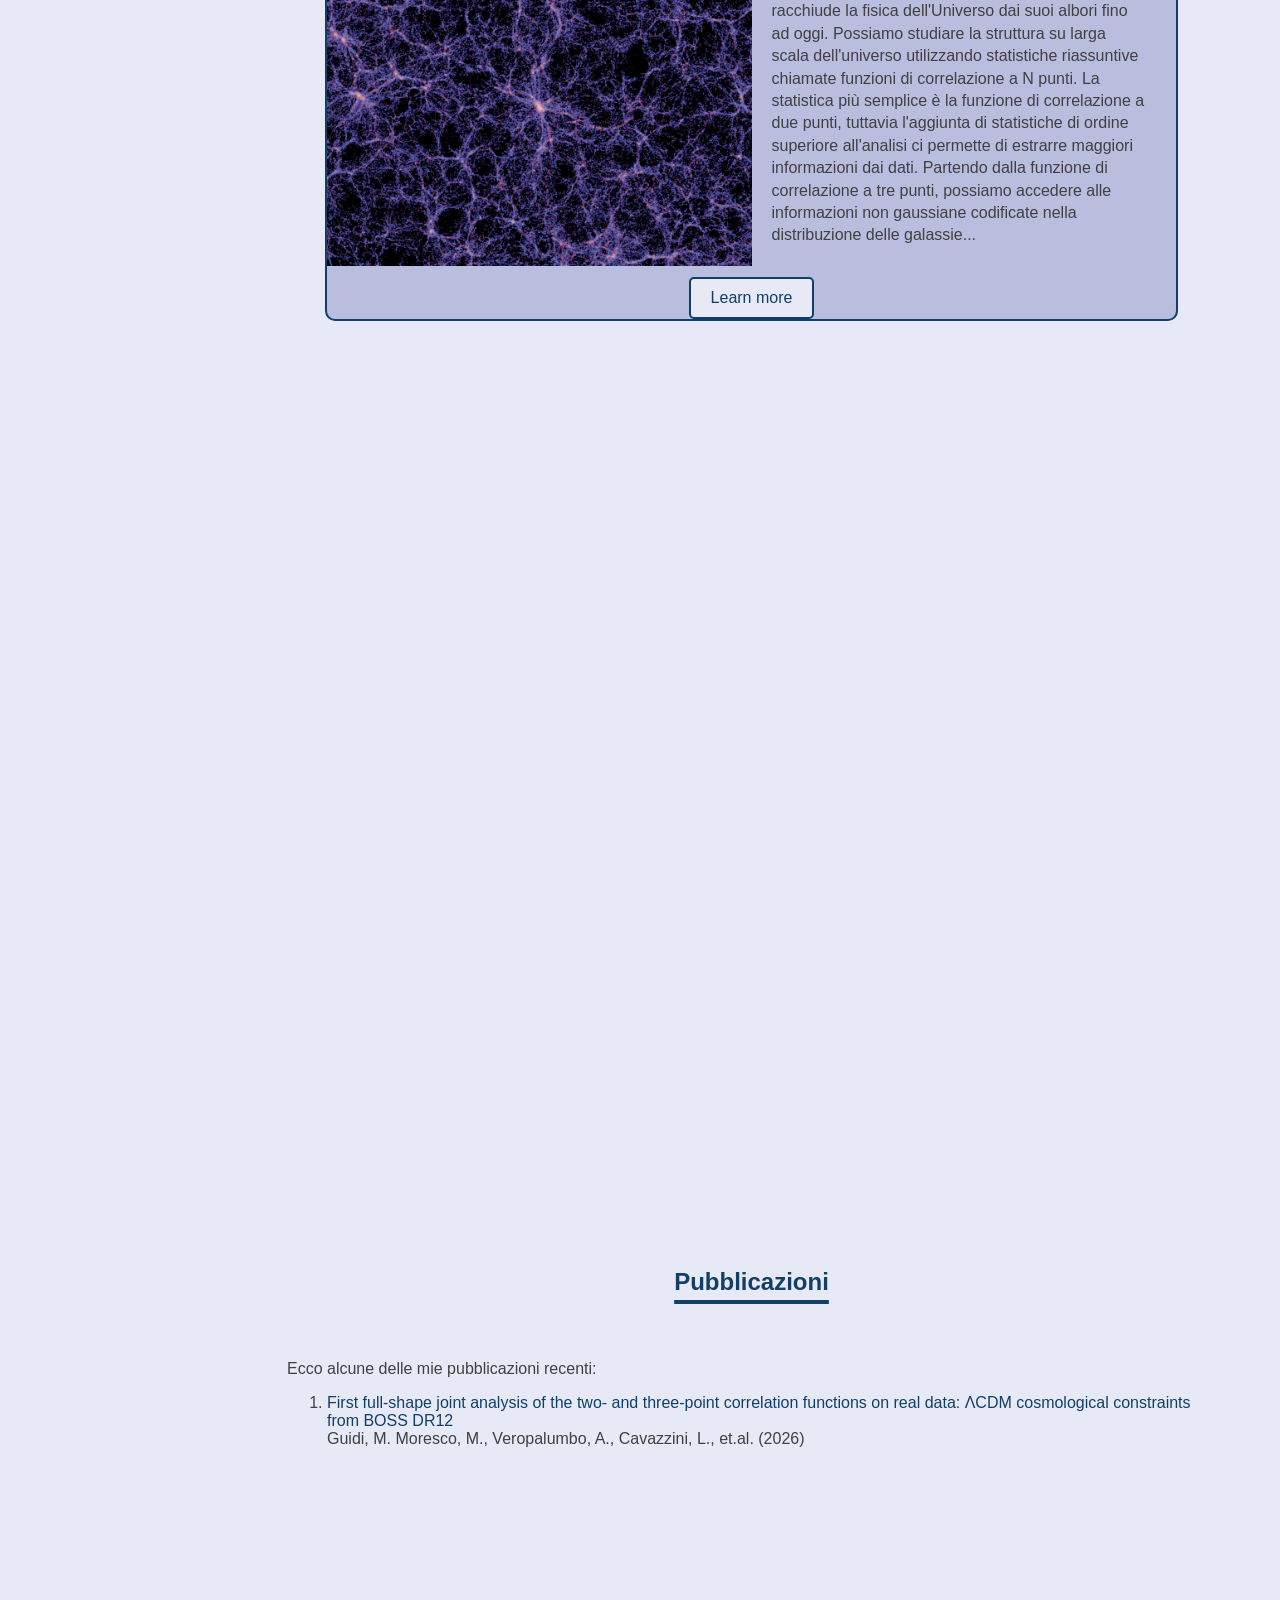
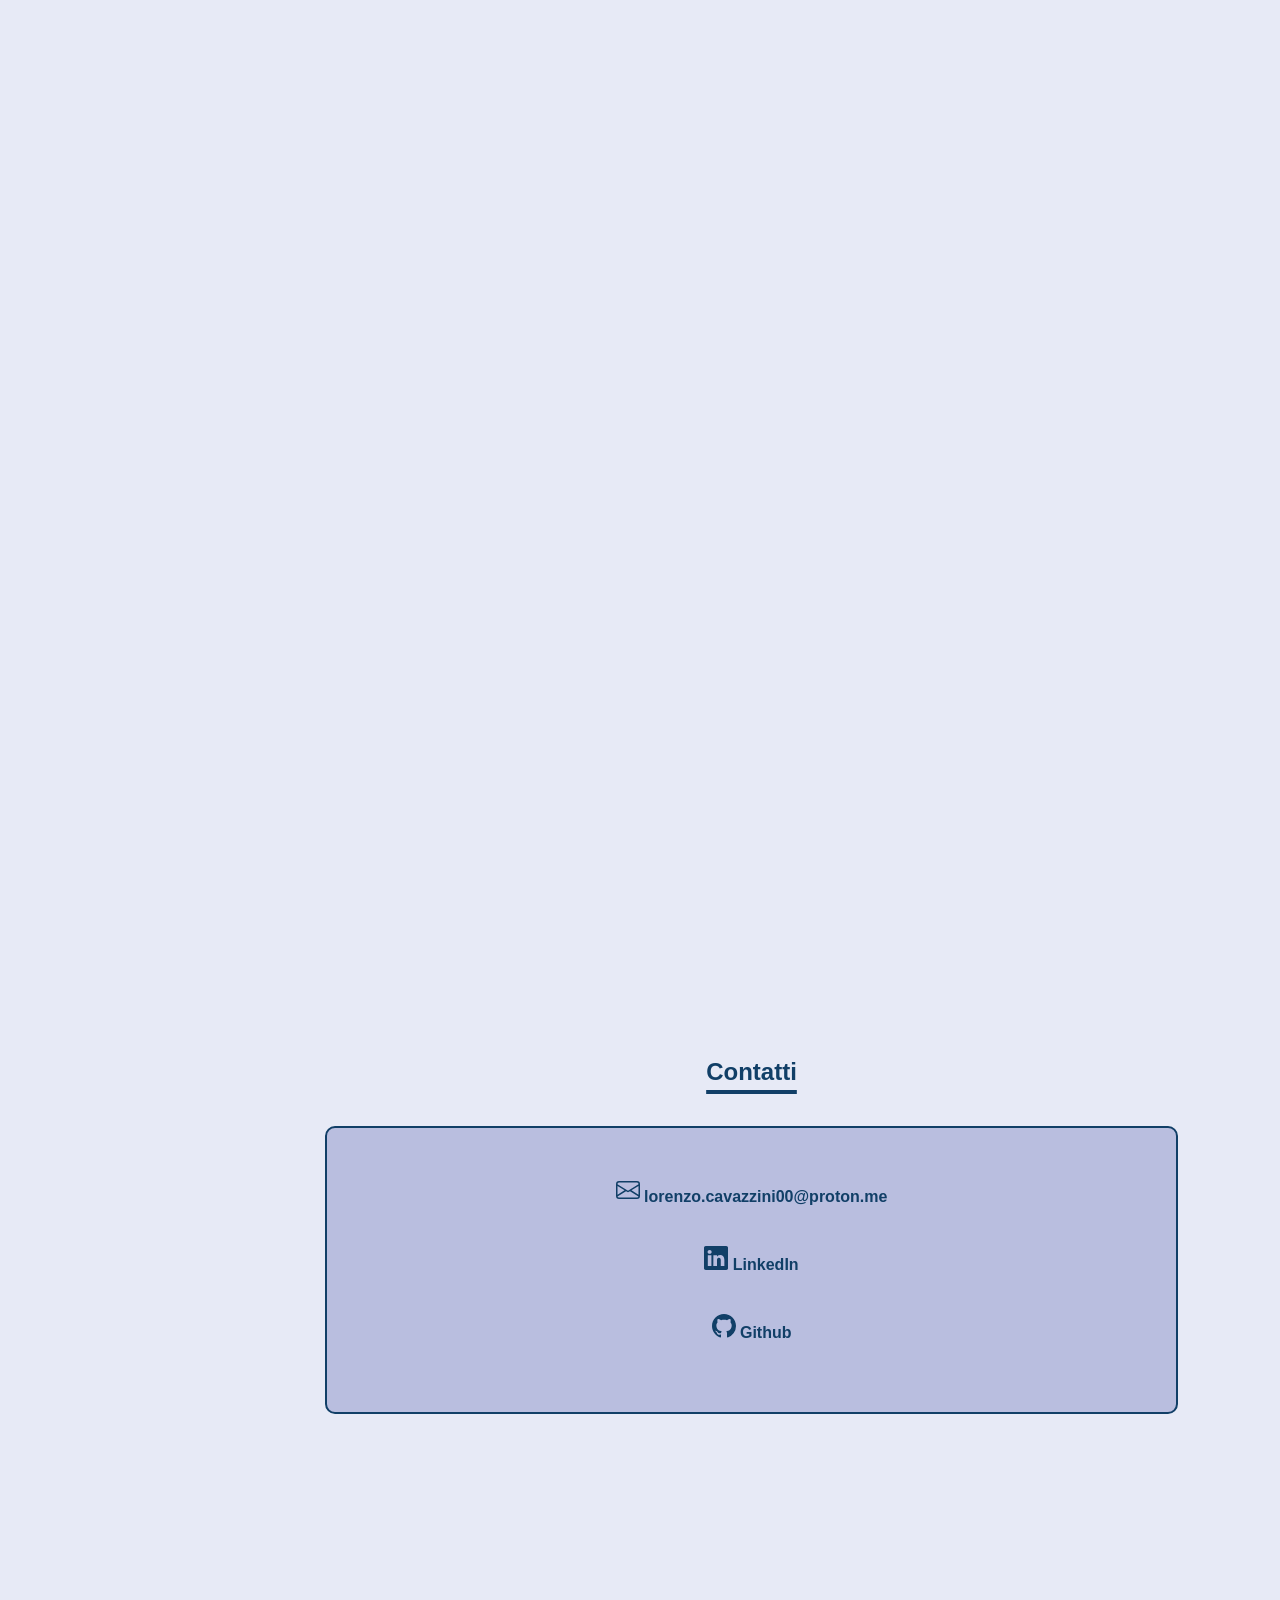
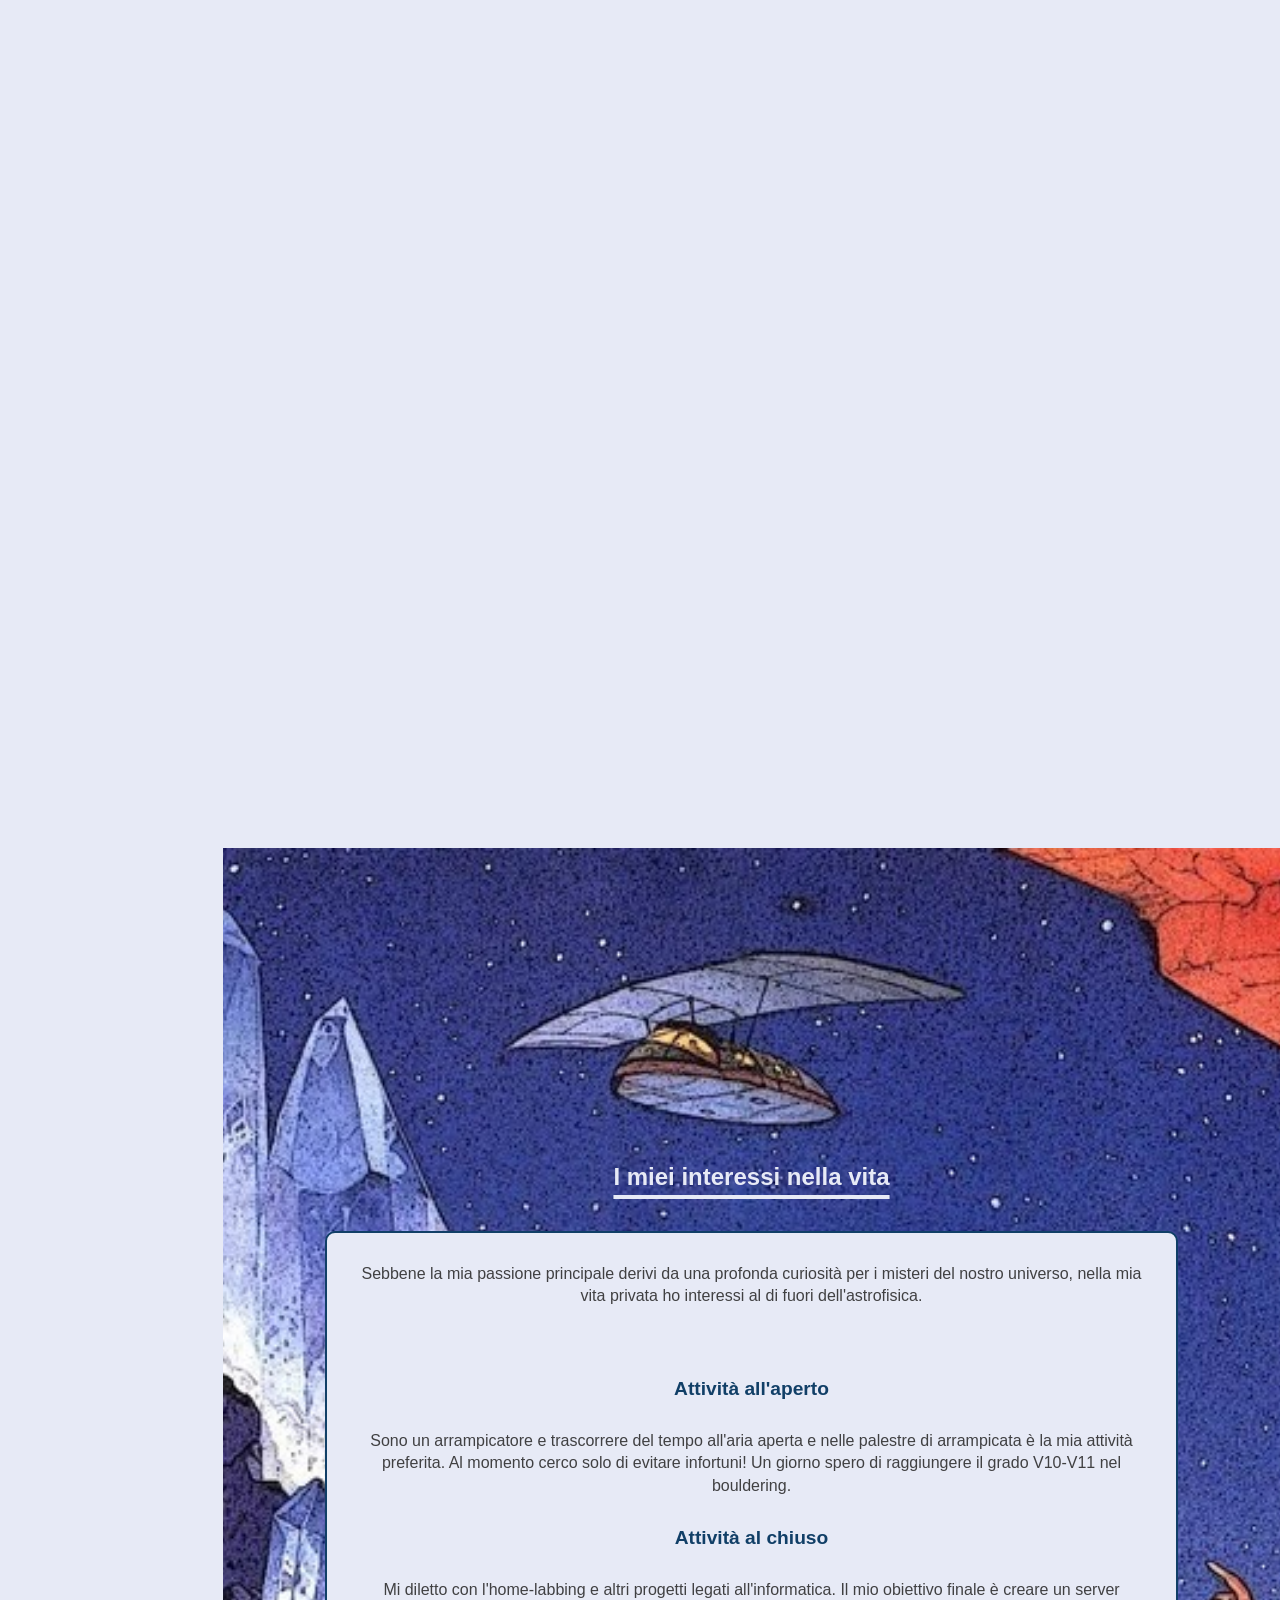
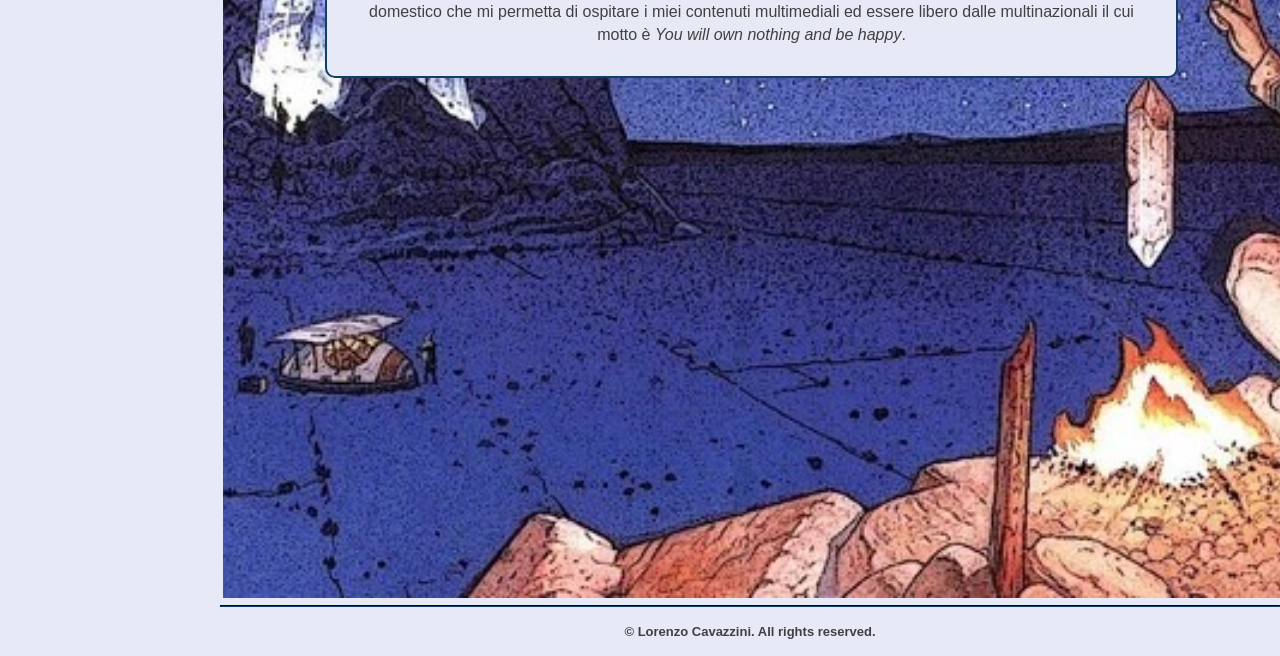
==== commit a18fd5bc: "tutti i cambiamenti finali" ====
--- a/index-it.html
+++ b/index-it.html
@@ -1,22 +1,26 @@
 <!DOCTYPE html>
-<html lang="it">
+<html lang="en">
 <head>
     <meta charset="UTF-8">
     <meta name="viewport" content="width=device-width, initial-scale=1.0">
     <title>Lorenzo Cavazzini</title>
     <link rel="stylesheet" href="mysite-style.css">
     <link rel="stylesheet" href="https://fonts.googleapis.com/css2?family=Material+Symbols+Outlined:opsz,wght,FILL,GRAD@20..48,100..700,0..1,-50..200&icon_names=mail" />
+    <script>document.documentElement.classList.add('js')</script> <!--This is for the CSS file to recognise the .js class-->
+    <script src="index.js" defer></script>
 </head>
 <header>
     <nav>
+        <div id="top-id">
+            <a href="#about">Lorenzo Cavazzini</a>
+            <span>Cosmologia · Portfolio</span>
+        </div>
         <ul>
-            <li id="top-id">Lorenzo Cavazzini <br>
-            Cosmologia · Portfolio</li>
-            <li><a href="#about">CHI SONO</a></li>
-            <li><a href="#research">RICERCA</a></li>
-            <li><a href="#publications">PUBBLICAZIONI</a></li>
-            <li><a href="#contact">CONTATTI</a></li>
-            <li><a href="#others">ALTRI</a></li>
+            <li><a href="#about">Su di me</a></li>
+            <li><a href="#research">Ricerca</a></li>
+            <li><a href="#publications">Pubblicazioni</a></li>
+            <li><a href="#contact">Contatti</a></li>
+            <li><a href="#others">Altri</a></li>
         </ul>
     </nav>
     <div id="lang-switch">
@@ -25,54 +29,78 @@
 </header>
 <body>
     <section id="about">
-        <h2>Chi sono</h2>
-        <div id="about-box">
-            <img id="profile-pic" src="images/profile.png"> 
-            <p>Sono laureato magistrale in Astrofisica e Cosmologia presso l'Università di Bologna, con un interesse primario per i metodi di analisi dei dati e la statistica.
-               Ho competenze nell'analisi bayesiana dei dati e nella programmazione in Python. Parlo fluentemente inglese e possiedo ottime capacità comunicative. Sono appassionato di
-               divulgazione scientifica e di attività intellettualmente stimolanti che promuovano l'apprendimento e lo scambio di idee.
-            <h3>Lorenzo Cavazzini</h3>
+        <div class="container fade-up">
+            <h2>Su di me</h2>
+            <div id="about-box">
+                <img id="profile-pic" src="images/profile.png"> 
+                <p>Sono laureato magistrale in Astrofisica e Cosmologia presso l'Università di Bologna, con un interesse primario per i metodi di analisi dei dati e la statistica.
+                Ho competenze nell'analisi bayesiana dei dati e nella programmazione in Python. Parlo fluentemente inglese e possiedo ottime capacità comunicative. Sono appassionato di
+                divulgazione scientifica e di attività intellettualmente stimolanti che promuovano l'apprendimento e lo scambio di idee.
+                </p>
+                <h3>Lorenzo Cavazzini</h3>
+            </div>
         </div>
     </section>
 
     <section id="research">
-        <h2>Ricerca</h2>
-        <div class="box">
-            <img src="images/millenium2.jpg" >
-            <p>La distribuzione tridimensionale delle galassie codifica la fisica dell'Universo dai suoi primi istanti fino ad oggi.
-               Possiamo studiare la struttura su larga scala dell'universo utilizzando statistiche riassuntive chiamate funzioni di correlazione a N punti.
-               La statistica più semplice è la funzione di correlazione a due punti, tuttavia l'aggiunta di statistiche di ordine superiore all'analisi ci permette di estrarre maggiori informazioni dai dati.
-               Partendo dalla funzione di correlazione a tre punti, possiamo accedere alle informazioni non gaussiane codificate nella distribuzione delle galassie.
-                </p>
-            <button onclick="window.location.href='research.html'">Learn more</button>
-    </div>
+        <div class="container fade-up">
+            <h2>Ricerca</h2>
+            <div class="box">
+                <img src="images/millenium2.jpg" >
+                <p>La distribuzione tridimensionale delle galassie racchiude la fisica dell'Universo dai suoi albori fino ad oggi.
+                Possiamo studiare la struttura su larga scala dell'universo utilizzando statistiche riassuntive chiamate funzioni di correlazione a N punti.
+                La statistica più semplice è la funzione di correlazione a due punti, tuttavia l'aggiunta di statistiche di ordine superiore all'analisi ci permette di estrarre maggiori informazioni dai dati.
+                Partendo dalla funzione di correlazione a tre punti, possiamo accedere alle informazioni non gaussiane codificate nella distribuzione delle galassie...
+                    </p>
+                <button onclick="window.location.href='research.html'">Learn more</button>
+            </div>
+        </div>
     </section>
 
     <section id="publications">
-        <h2>Pubblicazioni</h2>
-        <div id="publications-list">
-            <p>Qui ci sono alcune delle mie pubblicazioni recenti:
-                <ol>
-                    <li><a href="https://arxiv.org/abs/2606.26237" target="_blank">First full‑shape joint analysis of the two‑ and three‑point correlation functions on
-                    real data: ΛCDM cosmological constraints from BOSS DR12</a> <br>Guidi, M. Moresco, M., Veropalumbo, A., Cavazzini, L., et.al. (2026)</li>
-                </ol>
-            </p>
+        <div class="container fade-up">
+            <h2>Pubblicazioni</h2>
+            <div id="publications-list">
+                <p>Ecco alcune delle mie pubblicazioni recenti:
+                    <ol>
+                        <li><a href="https://arxiv.org/abs/2606.26237" target="_blank">First full‑shape joint analysis of the two‑ and three‑point correlation functions on
+                        real data: ΛCDM cosmological constraints from BOSS DR12</a> <br>Guidi, M. Moresco, M., Veropalumbo, A., Cavazzini, L., et.al. (2026)</li>
+                    </ol>
+                </p>
+            </div>
         </div>
     </section>
 
     <section id="contact">
-        <h2>Contatti</h2>
-        <div class="box">
-            <ul>
-                <li><a href="mailto:lorenzo.cavazzini00@proton.me" style="margin: 15px;"><svg xmlns="http://www.w3.org/2000/svg" width="16" height="16" fill="currentColor" class="bi bi-envelope" viewBox="0 0 16 16"><path d="M0 4a2 2 0 0 1 2-2h12a2 2 0 0 1 2 2v8a2 2 0 0 1-2 2H2a2 2 0 0 1-2-2zm2-1a1 1 0 0 0-1 1v.217l7 4.2 7-4.2V4a1 1 0 0 0-1-1zm13 2.383-4.708 2.825L15 11.105zm-.034 6.876-5.64-3.471L8 9.583l-1.326-.795-5.64 3.47A1 1 0 0 0 2 13h12a1 1 0 0 0 .966-.741M1 11.105l4.708-2.897L1 5.383z"/></svg></a>lorenzo.cavazzini00@proton.me</li>
-                <li><a href="https://www.linkedin.com/in/lorenzo-cavazzini-23e" style="margin: 15px;"><svg xmlns="http://www.w3.org/2000/svg" width="16" height="16" fill="currentColor" class="bi bi-linkedin" viewBox="0 0 16 16"><path d="M0 1.146C0 .513.526 0 1.175 0h13.65C15.474 0 16 .513 16 1.146v13.708c0 .633-.526 1.146-1.175 1.146H1.175C.526 16 0 15.487 0 14.854zm4.943 12.248V6.169H2.542v7.225zm-1.2-8.212c.837 0 1.358-.554 1.358-1.248-.015-.709-.52-1.248-1.342-1.248S2.4 3.226 2.4 3.934c0 .694.521 1.248 1.327 1.248zm4.908 8.212V9.359c0-.216.016-.432.08-.586.173-.431.568-.878 1.232-.878.869 0 1.216.662 1.216 1.634v3.865h2.401V9.25c0-2.22-1.184-3.252-2.764-3.252-1.274 0-1.845.7-2.165 1.193v.025h-.016l.016-.025V6.169h-2.4c.03.678 0 7.225 0 7.225z"/></svg></a>LinkedIn</li>
-                <li><a href="https://github.com/lollocava00" style="margin: 15px;"><svg xmlns="http://www.w3.org/2000/svg" width="16" height="16" fill="currentColor" class="bi bi-github" viewBox="0 0 16 16"><path d="M8 0C3.58 0 0 3.58 0 8c0 3.54 2.29 6.53 5.47 7.59.4.07.55-.17.55-.38 0-.19-.01-.82-.01-1.49-2.01.37-2.53-.49-2.69-.94-.09-.23-.48-.94-.82-1.13-.28-.15-.68-.52-.01-.53.63-.01 1.08.58 1.23.82.72 1.21 1.87.87 2.33.66.07-.52.28-.87.51-1.07-1.78-.2-3.64-.89-3.64-3.95 0-.87.31-1.59.82-2.15-.08-.2-.36-1.02.08-2.12 0 0 .67-.21 2.2.82.64-.18 1.32-.27 2-.27s1.36.09 2 .27c1.53-1.04 2.2-.82 2.2-.82.44 1.1.16 1.92.08 2.12.51.56.82 1.27.82 2.15 0 3.07-1.87 3.75-3.65 3.95.29.25.54.73.54 1.48 0 1.07-.01 1.93-.01 2.2 0 .21.15.46.55.38A8.01 8.01 0 0 0 16 8c0-4.42-3.58-8-8-8"/></svg></a>Github</li>
-            </ul>
+        <div class="container fade-up">
+            <h2>Contatti</h2>
+            <div class="box">
+                <ul>
+                    <li><a href="mailto:lorenzo.cavazzini00@proton.me" style="margin: 15px;"><svg xmlns="http://www.w3.org/2000/svg" width="16" height="16" fill="currentColor" class="bi bi-envelope" viewBox="0 0 16 16"><path d="M0 4a2 2 0 0 1 2-2h12a2 2 0 0 1 2 2v8a2 2 0 0 1-2 2H2a2 2 0 0 1-2-2zm2-1a1 1 0 0 0-1 1v.217l7 4.2 7-4.2V4a1 1 0 0 0-1-1zm13 2.383-4.708 2.825L15 11.105zm-.034 6.876-5.64-3.471L8 9.583l-1.326-.795-5.64 3.47A1 1 0 0 0 2 13h12a1 1 0 0 0 .966-.741M1 11.105l4.708-2.897L1 5.383z"/></svg> lorenzo.cavazzini00@proton.me</a></li>
+                    <li><a href="https://www.linkedin.com/in/lorenzo-cavazzini-23e" style="margin: 15px;"><svg xmlns="http://www.w3.org/2000/svg" width="16" height="16" fill="currentColor" class="bi bi-linkedin" viewBox="0 0 16 16"><path d="M0 1.146C0 .513.526 0 1.175 0h13.65C15.474 0 16 .513 16 1.146v13.708c0 .633-.526 1.146-1.175 1.146H1.175C.526 16 0 15.487 0 14.854zm4.943 12.248V6.169H2.542v7.225zm-1.2-8.212c.837 0 1.358-.554 1.358-1.248-.015-.709-.52-1.248-1.342-1.248S2.4 3.226 2.4 3.934c0 .694.521 1.248 1.327 1.248zm4.908 8.212V9.359c0-.216.016-.432.08-.586.173-.431.568-.878 1.232-.878.869 0 1.216.662 1.216 1.634v3.865h2.401V9.25c0-2.22-1.184-3.252-2.764-3.252-1.274 0-1.845.7-2.165 1.193v.025h-.016l.016-.025V6.169h-2.4c.03.678 0 7.225 0 7.225z"/></svg> LinkedIn</a></li>
+                    <li><a href="https://github.com/lollocava00" style="margin: 15px;"><svg xmlns="http://www.w3.org/2000/svg" width="16" height="16" fill="currentColor" class="bi bi-github" viewBox="0 0 16 16"><path d="M8 0C3.58 0 0 3.58 0 8c0 3.54 2.29 6.53 5.47 7.59.4.07.55-.17.55-.38 0-.19-.01-.82-.01-1.49-2.01.37-2.53-.49-2.69-.94-.09-.23-.48-.94-.82-1.13-.28-.15-.68-.52-.01-.53.63-.01 1.08.58 1.23.82.72 1.21 1.87.87 2.33.66.07-.52.28-.87.51-1.07-1.78-.2-3.64-.89-3.64-3.95 0-.87.31-1.59.82-2.15-.08-.2-.36-1.02.08-2.12 0 0 .67-.21 2.2.82.64-.18 1.32-.27 2-.27s1.36.09 2 .27c1.53-1.04 2.2-.82 2.2-.82.44 1.1.16 1.92.08 2.12.51.56.82 1.27.82 2.15 0 3.07-1.87 3.75-3.65 3.95.29.25.54.73.54 1.48 0 1.07-.01 1.93-.01 2.2 0 .21.15.46.55.38A8.01 8.01 0 0 0 16 8c0-4.42-3.58-8-8-8"/></svg> Github</a></li>
+                </ul>
+            </div>
         </div>
     </section>
 
     <section id="others">
-        <h2>Altri</h2>
+        <div class="container fade-up">
+            <h2>I miei interessi nella vita</h2>
+            <div class="box">
+                <p>Sebbene la mia passione principale derivi da una profonda curiosità per i misteri del nostro universo,
+                nella mia vita privata ho interessi al di fuori dell'astrofisica. <p>
+                <h4><b>Attività all'aperto</b></h4>
+                <p>Sono un arrampicatore e trascorrere del tempo all'aria aperta e nelle palestre di arrampicata è la mia attività preferita.
+                Al momento cerco solo di evitare infortuni! Un giorno spero di raggiungere il grado V10-V11 nel bouldering.</p>
+                <h4><b>Attività al chiuso</b></h4>
+                <p>Mi diletto con l'home-labbing e altri progetti legati all'informatica.
+                Il mio obiettivo finale è creare un server domestico che mi permetta di ospitare i miei contenuti multimediali ed essere libero dalle multinazionali il cui motto è
+                <i>You will own nothing and be happy</i>.
+
+                </p>
+            </div>
+        </div>
     </section>
 </body>
 <footer>
--- a/mysite-style.css
+++ b/mysite-style.css
@@ -2,20 +2,12 @@
     box-sizing: border-box;
 }
 
-.first-color { 
-	background: #e7eaf6; 
-}
-	
-.second-color { 
-	background: #a2a8d3; 
-}
-
-.third-color { 
-	background: #38598b; 
-}
-
-.fourth-color { 
-	background: #113f67; 
+:root {
+    --background: #e7eaf6;
+    --text-color: #404042;
+    --color1: #b9bedf;
+    --color2: #38598b;
+    --color3: #113f67;
 }
 
 
@@ -26,13 +18,24 @@
 }
 
 body{
-    background-color: #e7eaf6;
+    background-color: var(--background);
     font-family: 'Segoe UI', Roboto, Helvetica, Arial, sans-serif;
     margin: 0px;
     padding: 0px;
     box-sizing: border-box;
 }
 
+
+.js .fade-up {
+    opacity: 0;
+    transform: translateY(48px);
+    transition: opacity 0.9s ease-out, transform 0.9s ease-out;
+}
+.js .fade-up.visible {
+    opacity: 1;
+    transform: translateY(0);
+}
+
 #lang-switch{
     position: sticky;
     display: flex;
@@ -40,7 +43,7 @@
 }
 
 #lang-switch a{
-    color: #38598b;
+    color: var(--color2);
     text-decoration: none;
     padding: 10px;
     display: block;
@@ -49,84 +52,112 @@
 #lang-switch svg{
     height: 24px;
     width: auto;
-    border: solid 2px #38598b;
+    border: solid 2px var(--color2);
     border-radius: 4px;
 }
 
 h2{
-    color:#113f67;
-    text-align: center;
-    text-decoration: underline solid #113f67 4px;
+    color: var(--color3);
+    text-align: center;
+    text-decoration: underline solid var(--color3) 4px;
     text-underline-offset: 10px;
     margin: 40px;
 }
 
-p{color: #404042;}
+p{color: var(--text-color);}
 
 nav{
     position: fixed;
     left: 0;
     height: 100vh;
     margin: 0px;
-    background-color: #a2a8d3;
-    border-right: 1px solid #38598b;
+    background-color: var(--color1);
+    border-right: 1px solid var(--color2);
+    overflow-y: auto;
+}
+
+#top-id {
+    color: var(--color2);
+    border-bottom: 1px solid var(--color3);
+    padding-bottom: 46px;
+    padding-top: 26px;
+    padding-left: 20px;
+    padding-right: 20px;
+}
+#top-id span{
+    color: #495057;
+    display: block;
+    font-size: 1rem;
+}
+
+#top-id a{
+    color: var(--color3);
+    text-decoration: none;
+    font-size: 1.18rem;
+    font-weight: 600;
+    letter-spacing: 0.02em;
 }
 
 nav ul{
     list-style-type: none;
-    left: 0;
-    padding:  0px;
+    padding: 0px;
     margin: 0px;
 }
 
-nav a{
-    color: #38598b;
-    text-decoration: none;
-    padding: 10px;
-    display: block;
-    text-align: center;
+nav li{
+    display: block;
+    color: var(--color2);
+    padding: 0px;
+    /*
+    border: 1px solid var(--color2);
+    font-size: 1.2rem;
+    font-variant: small-caps;*/
+}
+
+nav ul a{
+    display: block;
+    padding: 34px 23px;
+    border-left: 3px solid transparent;
+    border-bottom: 1px solid var(--color3);
+    text-decoration: none;
+    color: #495057;
+    font-weight: 500;
+    font-size: 0.84rem;
+    text-transform: uppercase;
+    letter-spacing: 0.12em;
+    transition: all 0.25s ease;
 }
 
 nav a:hover{
-    color: #113f67;
-}
-
-nav li{
-    color: #38598b;
-    padding: 20px;
-    border: 1px solid #38598b;
-    font-size: clamp(0.8rem, 1.2vw, 5rem);
-}
-
-nav li:hover{
+    color: var(--color3);
+}
+
+nav ul a.active{
+    color: var(--color3);
     background-color: #8187b4;
-    border-right: 4px solid #113f67;
-}
-
-nav a.active{
-    color: #113f67;
     font-weight: bold;
+    border-right: 4px solid var(--color3);
 }
 
 section{
-    min-height: 100vh;
-    margin-left: 220px;
-    padding: 20px;
+    min-height: 150dvh; /*spacing between sections*/
+    margin-left:223px;  /*size of the navbar*/
 }
 
 #about-box{
-    background-color: #e7eaf6;
-    /* border: 2px solid #113f67;
+    background-color: var(--background);
+    /* border: 2px solid var(--color3);
     border-radius: 80px; */
     overflow: auto;
     border-left: none;
-    margin: clamp(5px, 5vw, 100px);
+    margin-left: clamp(5dvw, 10dvw, 20dvw);
+    margin-right: clamp(5dvw, 10dvw, 20dvw);
 }
 
 #about-box img{
     float: left;
     border-radius: 50%;
-    border: 2px solid #113f67;
+    border: 2px solid var(--color3);
     height: auto;
     width: 40dvh;
     margin-right: 60px;
@@ -134,7 +165,7 @@
 
 #about-box h3{
     text-align: center;
-    color: #113f67;
+    color: var(--color3);
 }
 
 #about-box p{
@@ -147,11 +178,11 @@
 }
 
 #publications li{
-    color: #404042;
+    color: var(--text-color);
 }
 
 #publications li a{
-    color: #113f67;
+    color: var(--color3);
     text-decoration: none;
 }
 
@@ -161,32 +192,33 @@
 
 /* We use the box class for the research and contact sections */
 .box{
-    background-color: #a2a8d3;
-    border: 2px solid #113f67;
+    background-color: var(--color1);
+    border: 2px solid var(--color3);
     border-radius: 10px;
-    overflow: auto;
-    margin: clamp(5px, 1vw, 50px);
-}
+    overflow:auto;
+    margin-left: clamp(5dvw, 8dvw, 18dvw);
+    margin-right: clamp(5dvw, 8dvw, 18dvw);
+}
+
 
 .box img{
     height: auto;
     width: 50%;
     float: left;
-    margin-right: 30px;
+    margin-right: 20px;
 }
 
 .box p{
     padding: 10px;
     margin: 20px;
-    text-align: justify;
     line-height: 1.4;
 }
 
 .box button{
-    background-color: #e7eaf6;
-    color: #113f67;
+    background-color: var(--background);
+    color: var(--color3);
     border-radius: 5px;
-    border: 2px solid #113f67;
+    border: 2px solid var(--color3);
     text-align: center;
     text-decoration: none;
     display: block;
@@ -212,16 +244,17 @@
     margin-bottom: 20px;
     font-size: 16px;
     font-weight: bold;
-    color: #113f67;
+    color: var(--color3);
+    text-align: center;
 }
 
 .box li a{
-    color: #113f67;
+    color: var(--color3);
     text-decoration: none;
 }
 
 .box li a:hover{
-    color: #38598b;
+    color: var(--color2);
 }
 
 .box svg{
@@ -229,8 +262,36 @@
     width: auto;
 }
 
+#others {
+    background-image: url('images/moebius1.jpeg');
+    background-size: cover;
+    background-position: center;
+}
+
+#others .box{
+    background-color: var(--background);
+}
+
+#others h2{
+    color: var(--background);
+    text-decoration-color: var(--background);
+    padding-top: 35dvh;
+}
+
+#others p{
+    text-align: center;
+}
+
+#others h4{
+    text-align: center;
+    color: var(--color3);
+    font-size: 1.2rem;
+    margin: 0px;
+    padding: 0px;
+}
+
 footer{
-    color: rgb(142, 139, 145);
+    color: var(--text-color);
     margin-left: 220px;
     text-align: center;
     font-size: small;
@@ -240,13 +301,14 @@
 /* Media queries for responsive design */
 @media screen and (max-width: 768px) {
     nav{
-        position: sticky;
+        position: fixed;
         top: 0;
         height: auto;
         width: 100%;
-        background-color: #e7eaf6;
         border-right: none;
-        border-bottom: 1px solid #38598b;
+        background-color: var(--background);
+        border-bottom: 1px solid var(--color2);
+        z-index: 1000;
     }
 
     #top-id{
@@ -260,23 +322,33 @@
         flex-wrap: wrap;
     }
 
-    nav li{
-        padding: 10px;
+    nav ul a {
+        display: inline-block;
+        padding: 12px 18px;
         border: none;
-    }
-
-    nav li:hover{
-    background-color: #8187b4;
-    border-bottom: 4px solid #113f67;
-    border-right: none;
-}
+        /* border-radius: 20px; */
+        text-transform: none;
+        letter-spacing: normal;
+        font-size: 1rem;
+        letter-spacing: 0.02em;
+    }
+
+    nav ul a.active{
+        border-right: none;
+        border-bottom: 3px solid var(--color3);
+    }
+
+    nav ul a.hover{
+        border-right: none;
+        border-bottom: 3px solid var(--color3);
+    }
+
 
     #lang-switch{
         position: sticky;
         display: flex;
         justify-content: flex-end;
-        margin-top: 70px;
-        margin-block: 0px;
+        margin-top: 100px;
 }
 
     section{
@@ -285,7 +357,8 @@
     }
 
     #about-box{
-        border-left: 2px solid #113f67;
+        /* border-left: 2px solid var(--color3); */
+        margin: 0 5px;
     }
 
     #about-box img{
@@ -301,6 +374,10 @@
         padding: 10px;
     }
 
+    .box {
+        margin: auto;
+    }
+
     .box img{
         width: 100%;
         margin: auto;
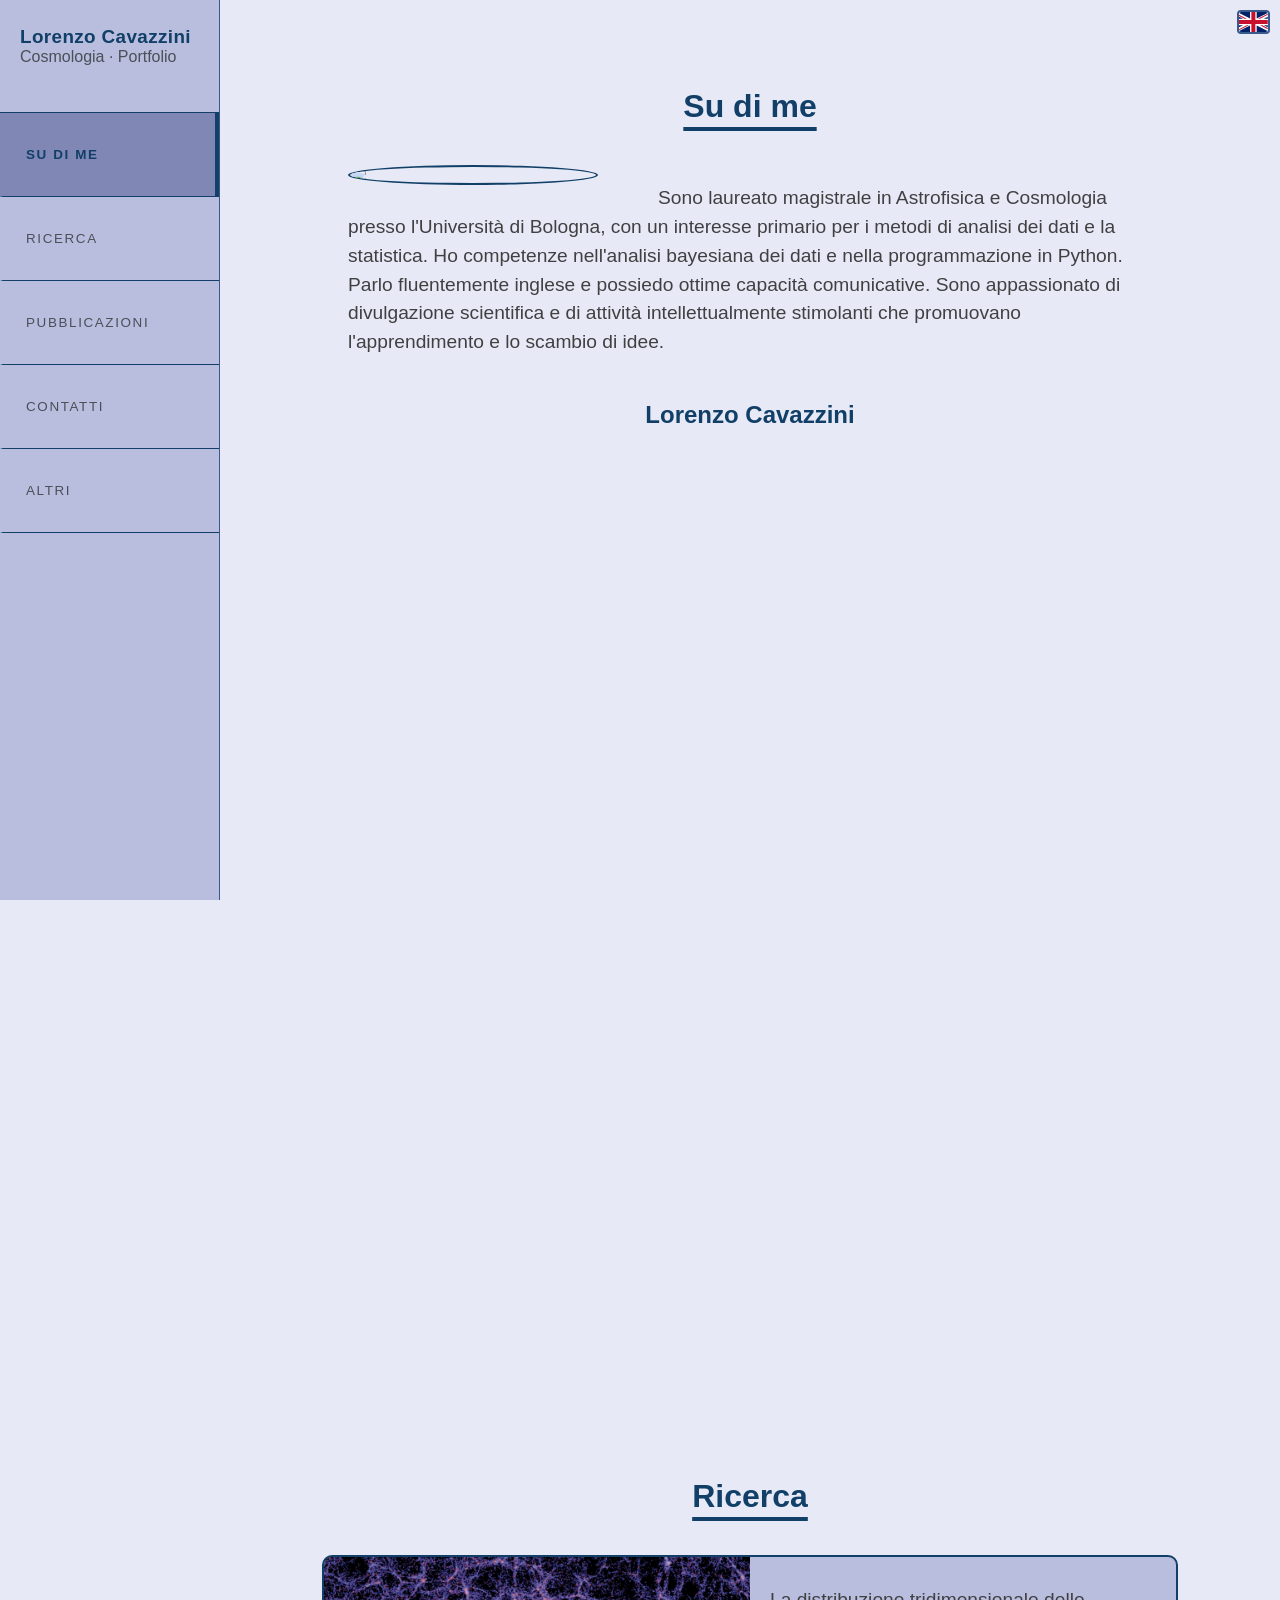
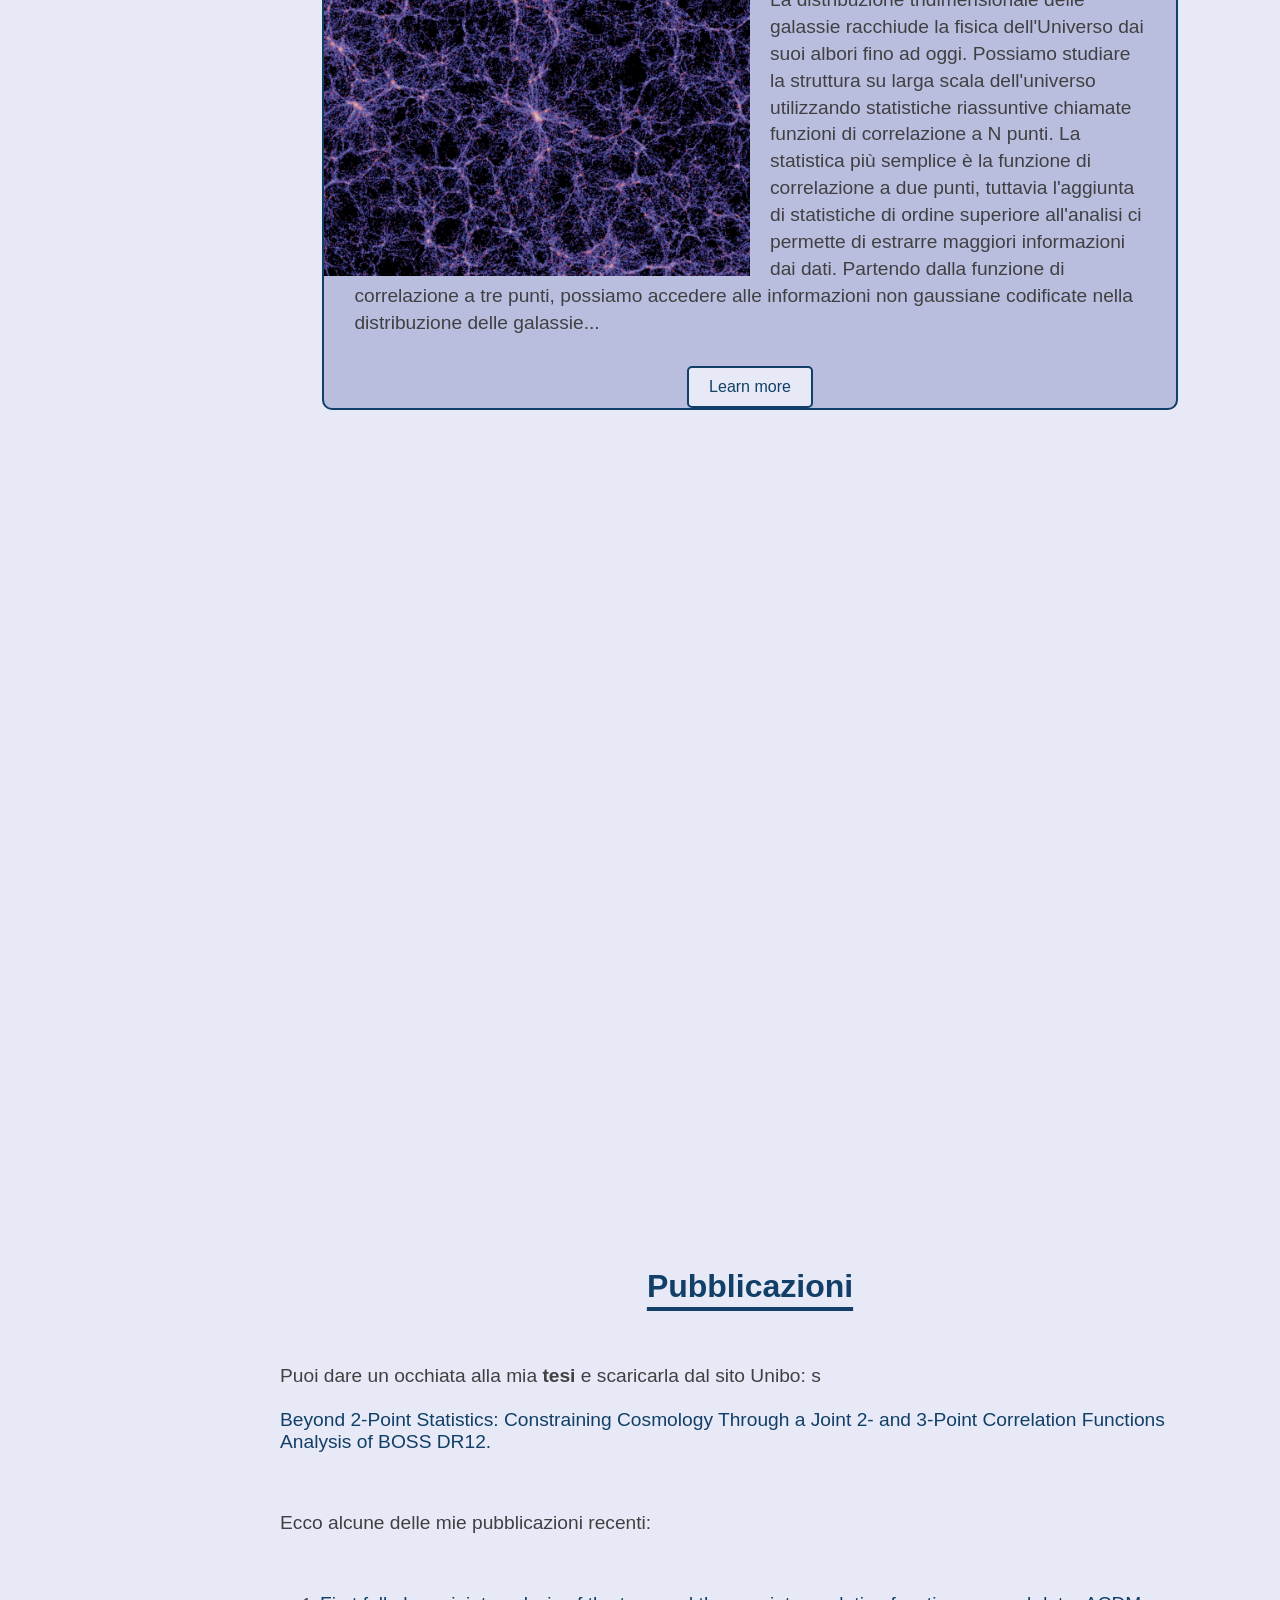
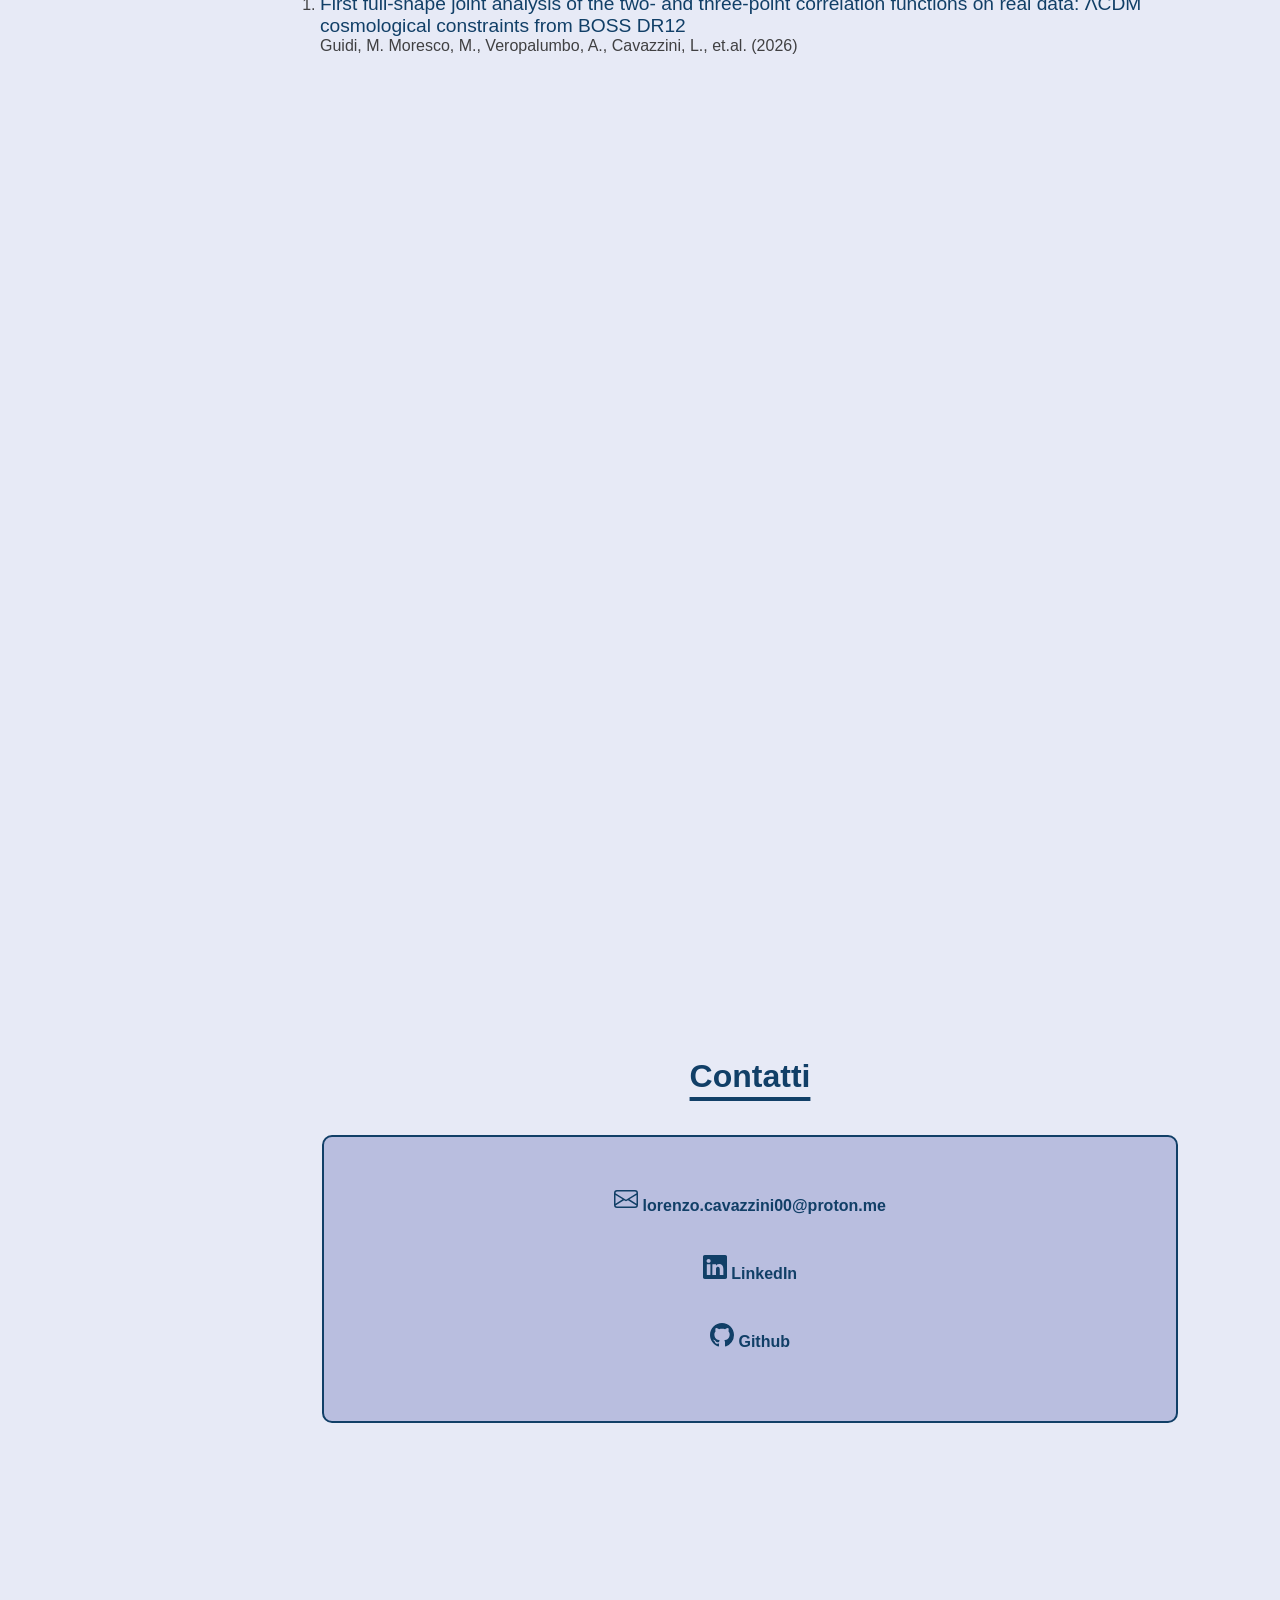
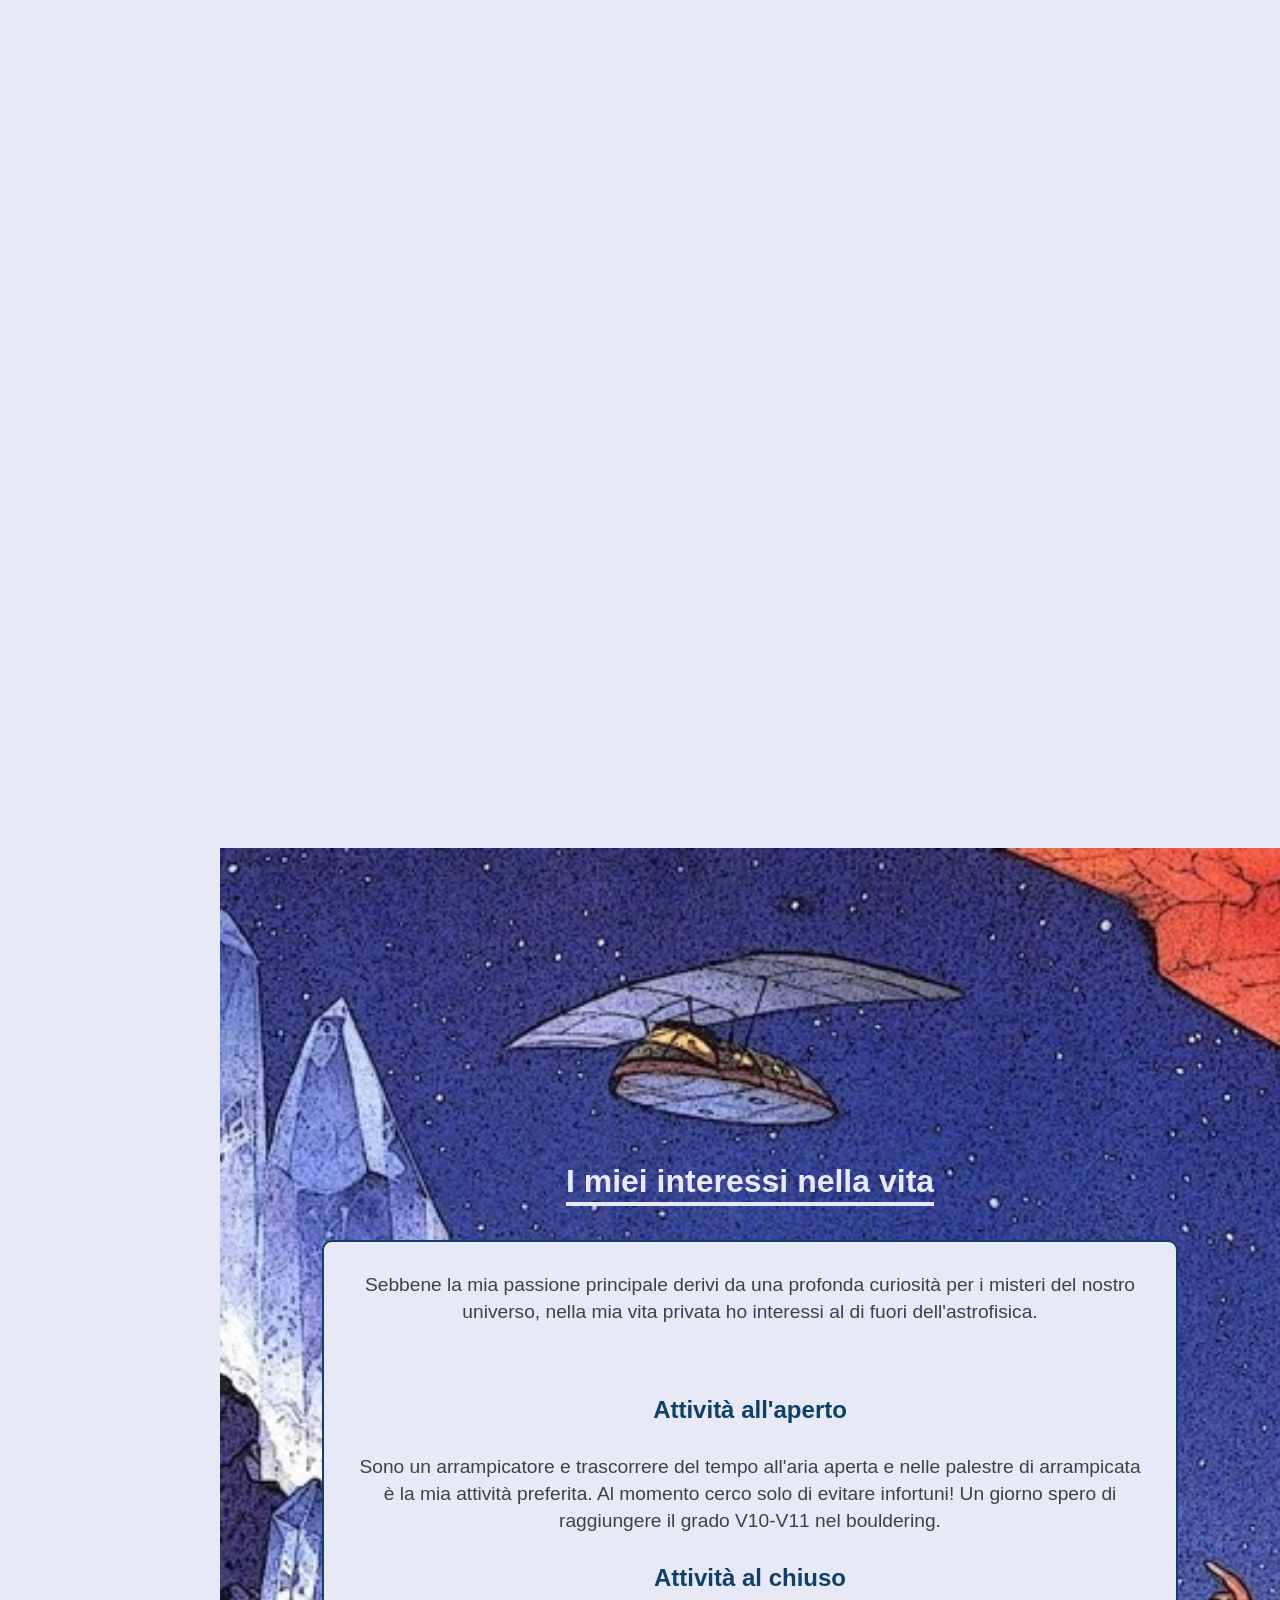
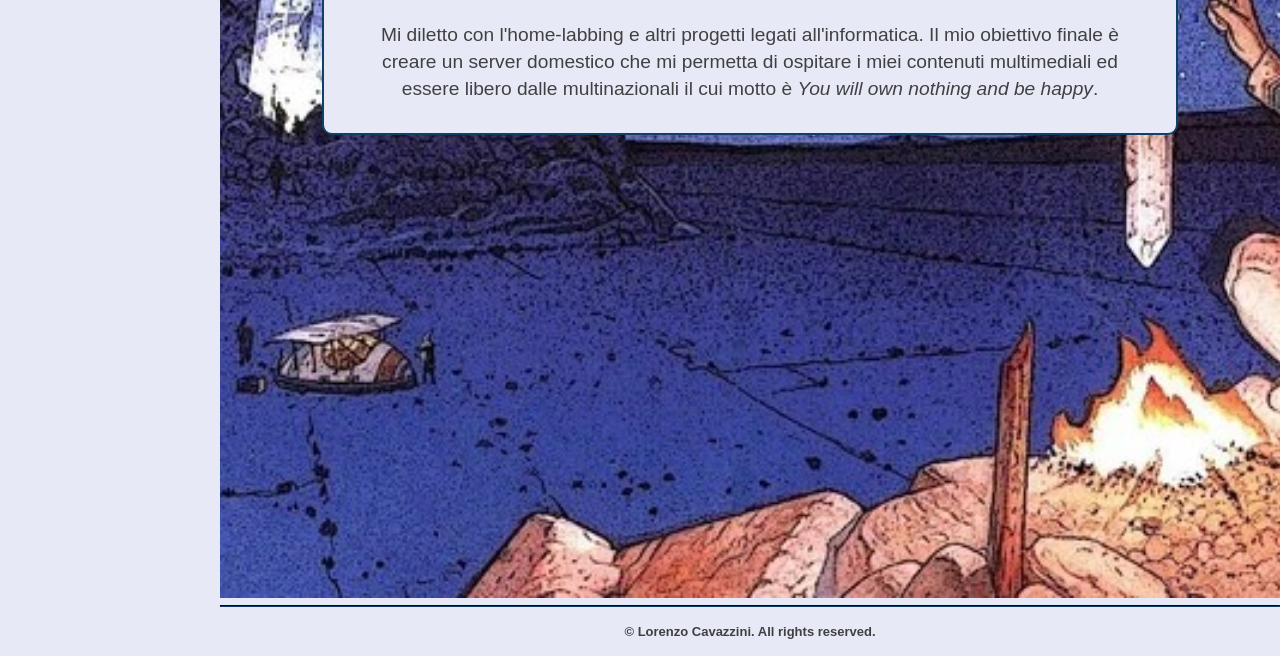
==== commit 44fc9d08: "text resizing and new profile image" ====
--- a/index-it.html
+++ b/index-it.html
@@ -61,6 +61,9 @@
         <div class="container fade-up">
             <h2>Pubblicazioni</h2>
             <div id="publications-list">
+                <p>Puoi dare un occhiata alla mia <b>tesi</b> e scaricarla dal sito Unibo: s<br><br>
+                   <a href="https://amslaurea.unibo.it/id/eprint/38850/" target="_blank">Beyond 2‑Point Statistics: Constraining Cosmology Through a Joint 2‑ and 3‑Point Correlation Functions Analysis of BOSS DR12.</a>
+                </p>
                 <p>Ecco alcune delle mie pubblicazioni recenti:
                     <ol>
                         <li><a href="https://arxiv.org/abs/2606.26237" target="_blank">First full‑shape joint analysis of the two‑ and three‑point correlation functions on
@@ -90,10 +93,10 @@
             <div class="box">
                 <p>Sebbene la mia passione principale derivi da una profonda curiosità per i misteri del nostro universo,
                 nella mia vita privata ho interessi al di fuori dell'astrofisica. <p>
-                <h4><b>Attività all'aperto</b></h4>
+                <h3><b>Attività all'aperto</b></h3>
                 <p>Sono un arrampicatore e trascorrere del tempo all'aria aperta e nelle palestre di arrampicata è la mia attività preferita.
                 Al momento cerco solo di evitare infortuni! Un giorno spero di raggiungere il grado V10-V11 nel bouldering.</p>
-                <h4><b>Attività al chiuso</b></h4>
+                <h3><b>Attività al chiuso</b></h3>
                 <p>Mi diletto con l'home-labbing e altri progetti legati all'informatica.
                 Il mio obiettivo finale è creare un server domestico che mi permetta di ospitare i miei contenuti multimediali ed essere libero dalle multinazionali il cui motto è
                 <i>You will own nothing and be happy</i>.
--- a/mysite-style.css
+++ b/mysite-style.css
@@ -58,18 +58,28 @@
 
 h2{
     color: var(--color3);
+    font-size: 2rem;
     text-align: center;
     text-decoration: underline solid var(--color3) 4px;
     text-underline-offset: 10px;
     margin: 40px;
 }
 
-p{color: var(--text-color);}
+h3{
+    font-size: 1.5rem;
+}
+
+
+p{
+    color: var(--text-color);
+    font-size: 1.2rem;
+}
 
 nav{
     position: fixed;
     left: 0;
     height: 100vh;
+    width: 220px;
     margin: 0px;
     background-color: var(--color1);
     border-right: 1px solid var(--color2);
@@ -141,7 +151,7 @@
 
 section{
     min-height: 150dvh; /*spacing between sections*/
-    margin-left:223px;  /*size of the navbar*/
+    margin-left:220px;  /*size of the navbar*/
 }
 
 #about-box{
@@ -159,7 +169,7 @@
     border-radius: 50%;
     border: 2px solid var(--color3);
     height: auto;
-    width: 40dvh;
+    width: 250px;
     margin-right: 60px;
 }
 
@@ -169,24 +179,29 @@
 }
 
 #about-box p{
-    padding: 40px;
+    padding: 0 0 20px 0;
     line-height: 1.5;
 }
 
 #publications-list{
-    margin: clamp(5px, 5vw, 100px);
+    margin: clamp(5px, 60px, 100px);
+}
+
+#publications-list p{
+    padding: 0 0 40px 0;
 }
 
 #publications li{
     color: var(--text-color);
 }
 
-#publications li a{
-    color: var(--color3);
-    text-decoration: none;
-}
-
-#publications li a:hover{
+#publications a{
+    color: var(--color3);
+    text-decoration: none;
+    font-size: 1.2rem;
+}
+
+#publications a:hover{
     text-decoration: underline;
 }
 
@@ -223,9 +238,9 @@
     text-decoration: none;
     display: block;
     font-size: 16px;
-    margin: auto;
     cursor: pointer;
     padding: 10px 20px;
+    margin: auto;
 }
 
 .box button:hover{
@@ -282,10 +297,9 @@
     text-align: center;
 }
 
-#others h4{
-    text-align: center;
-    color: var(--color3);
-    font-size: 1.2rem;
+#others h3{
+    text-align: center;
+    color: var(--color3);
     margin: 0px;
     padding: 0px;
 }
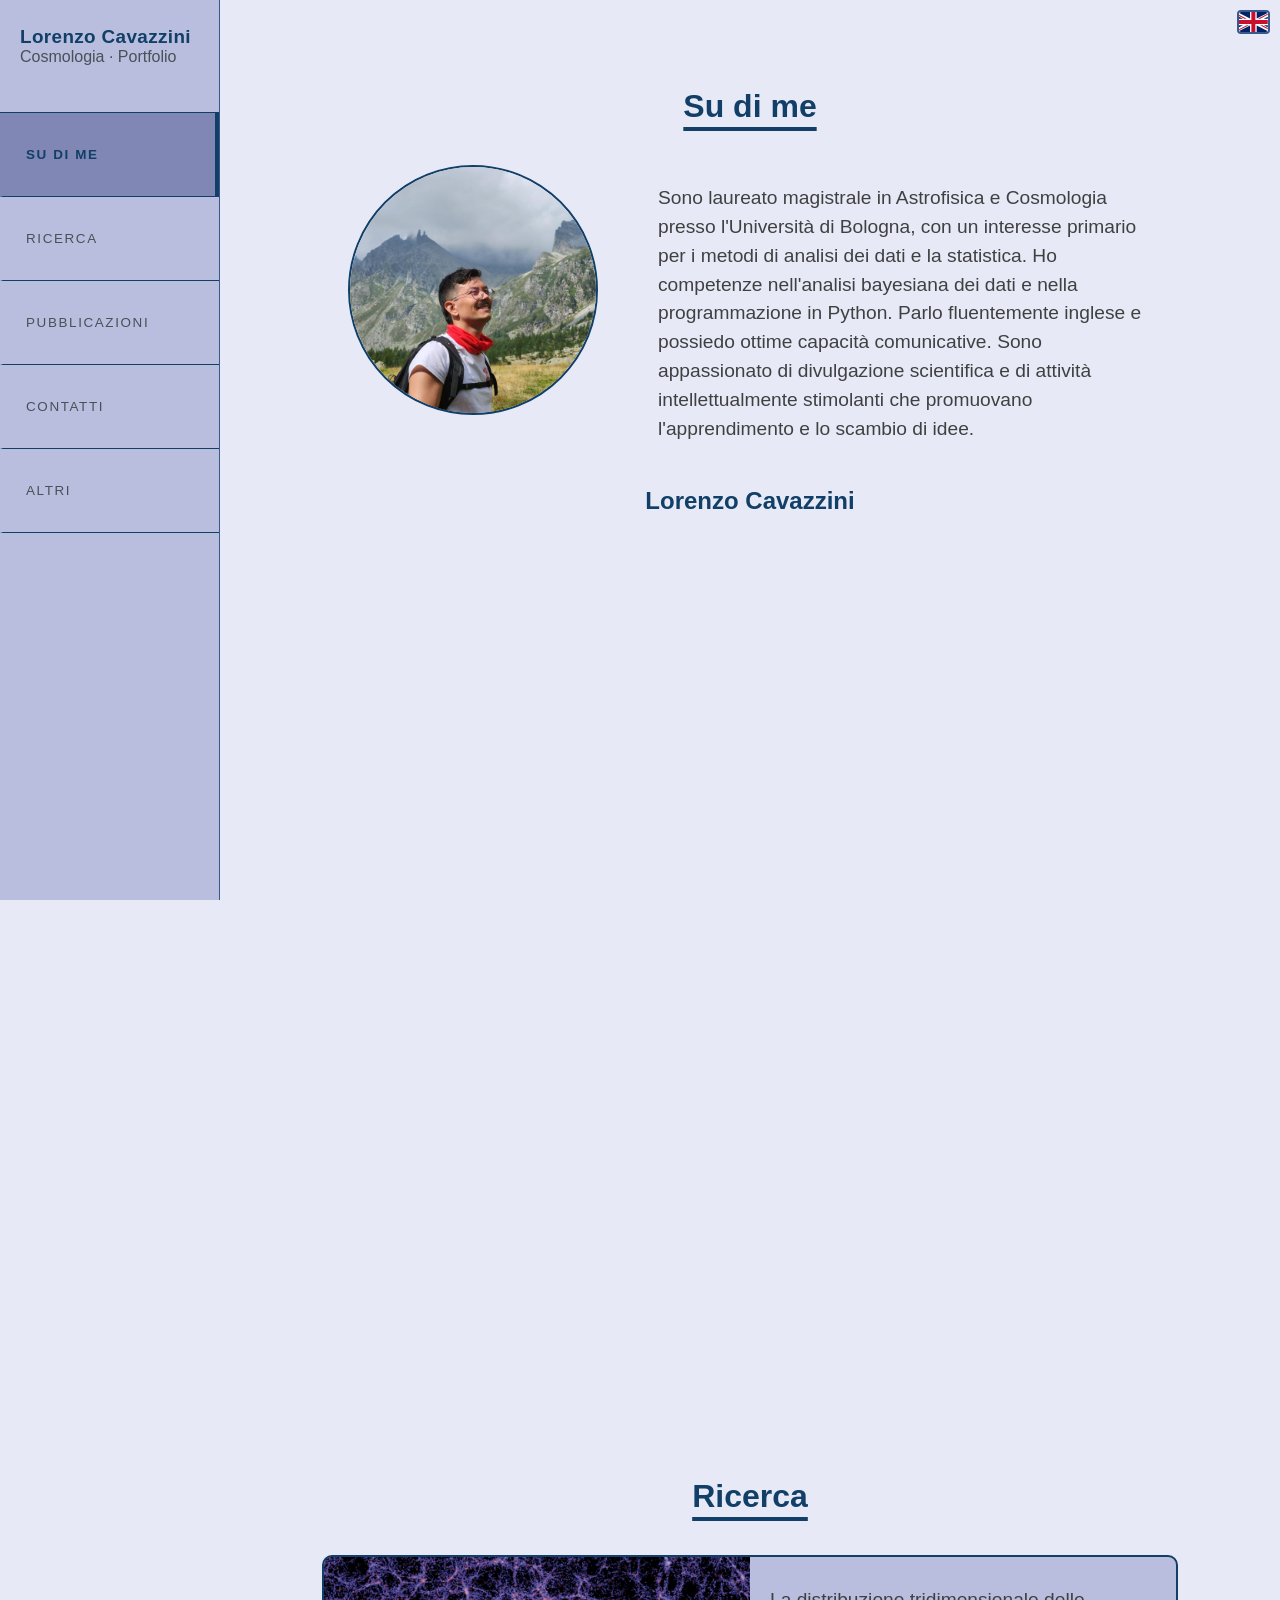
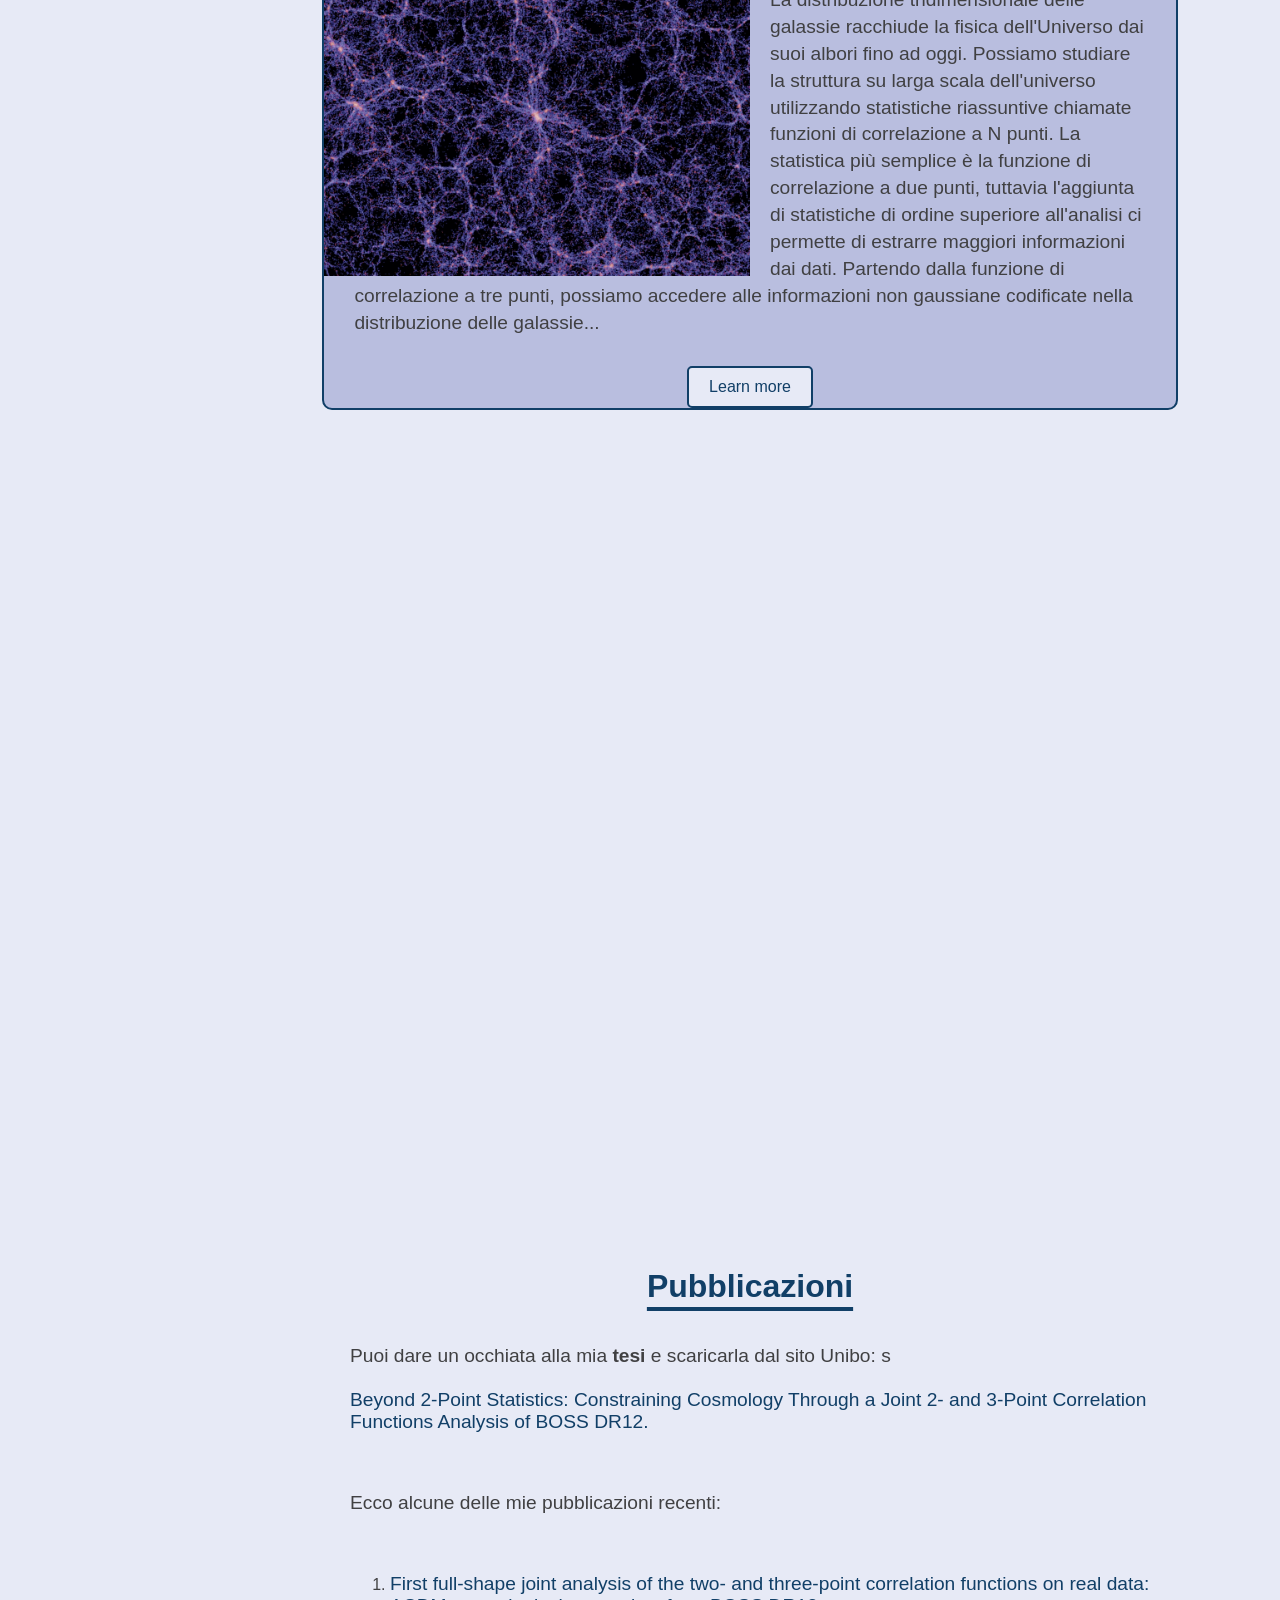
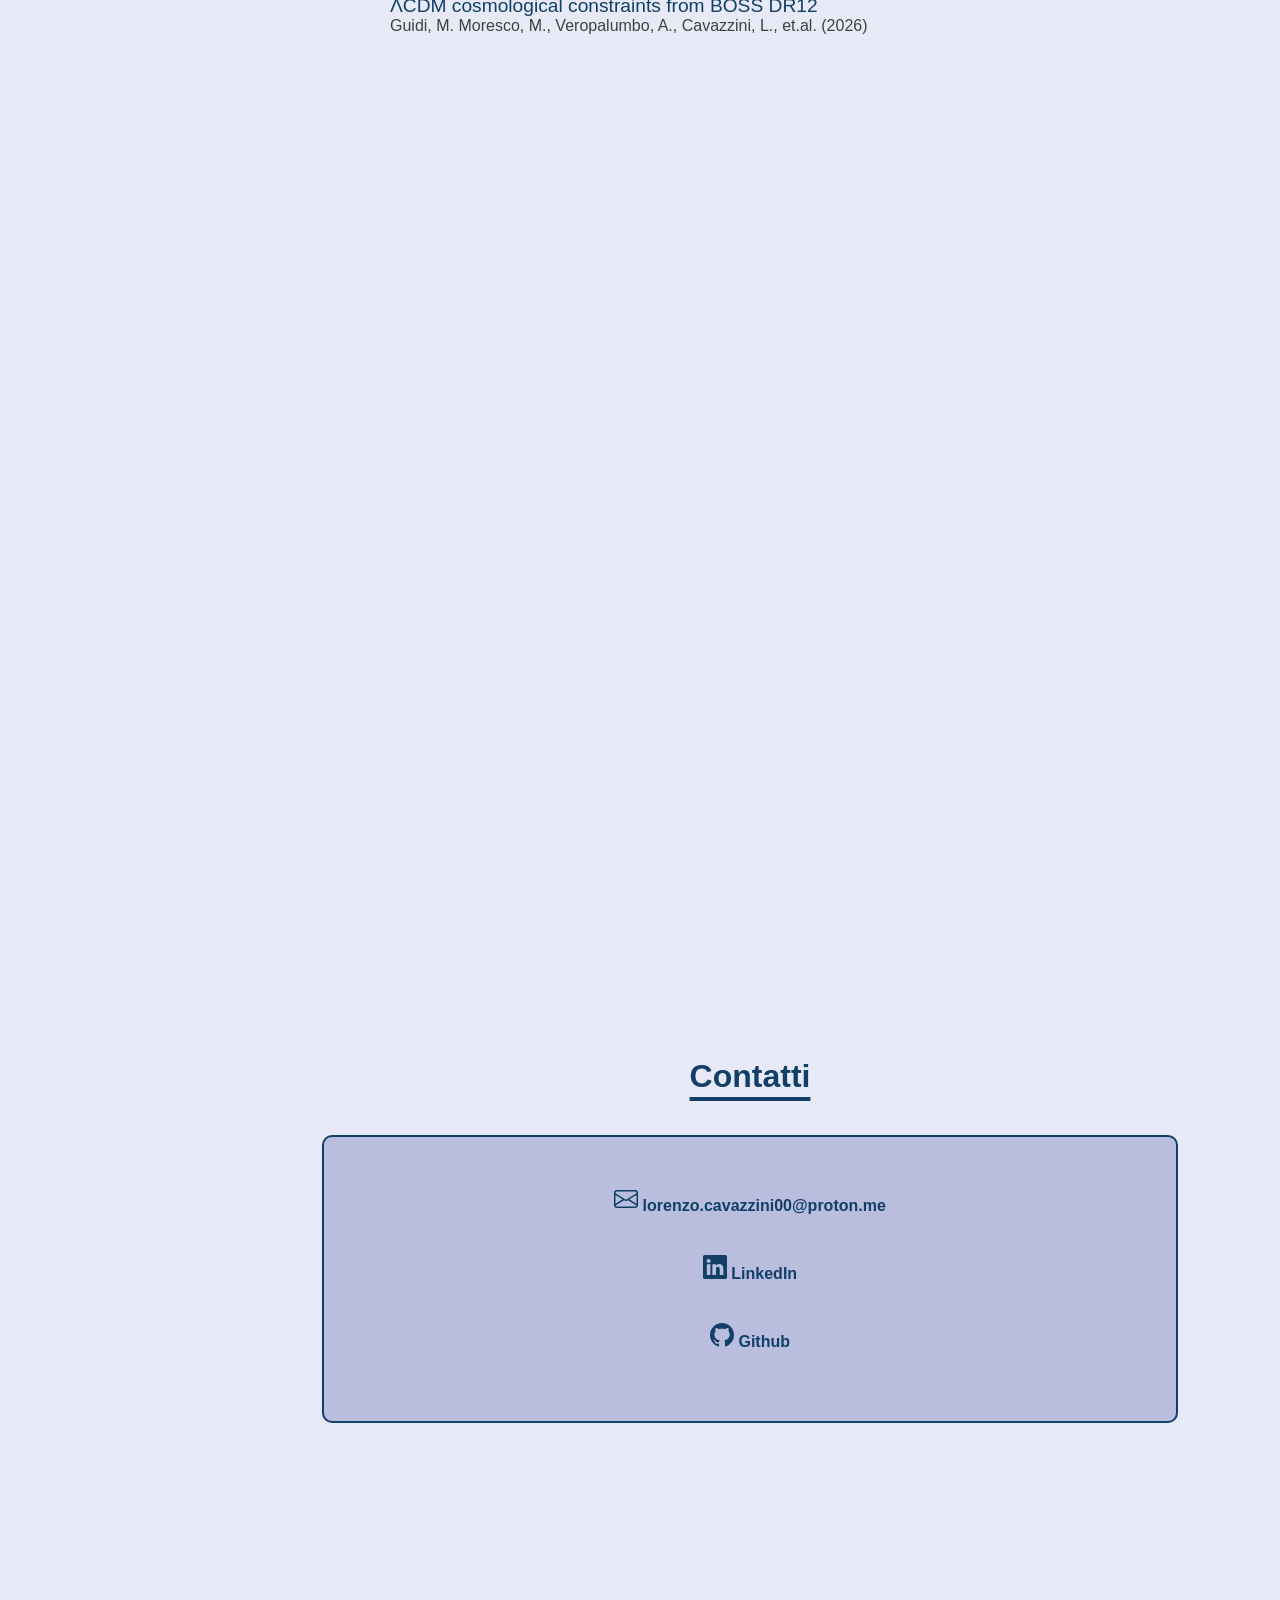
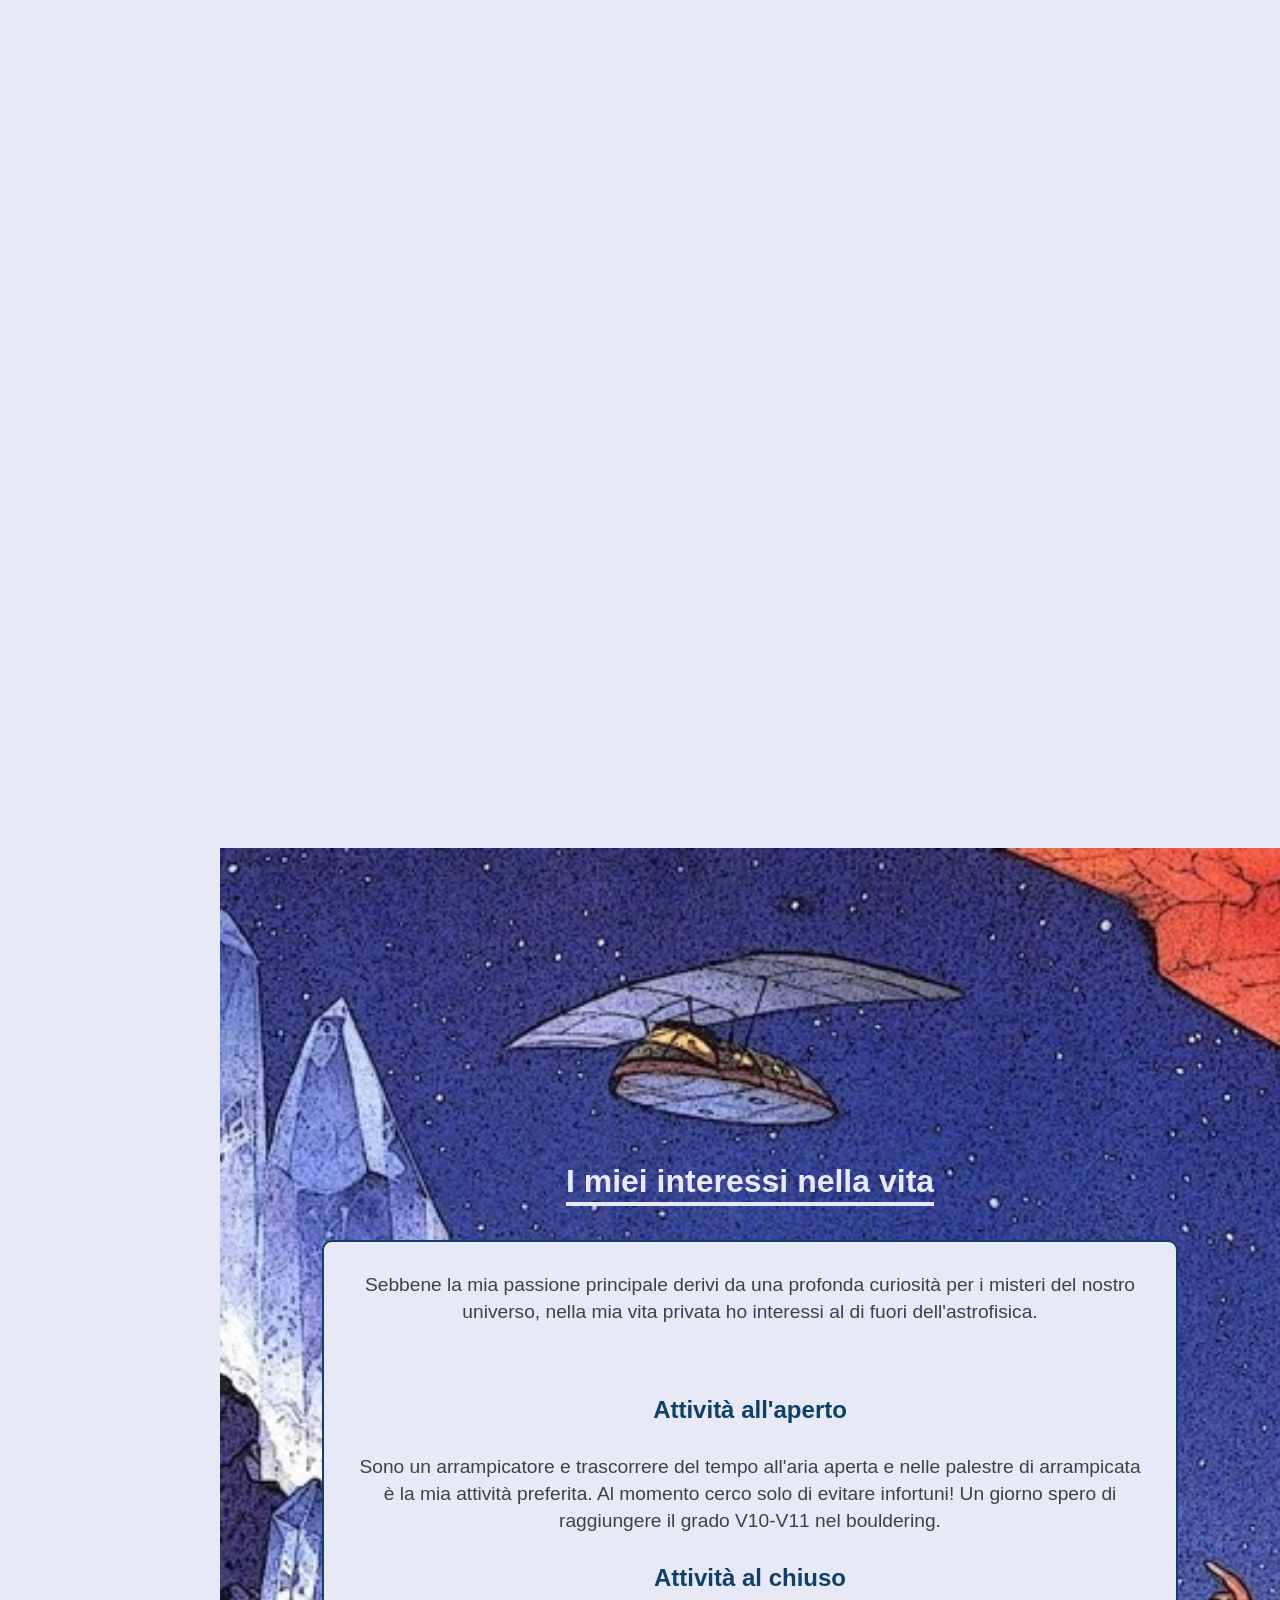
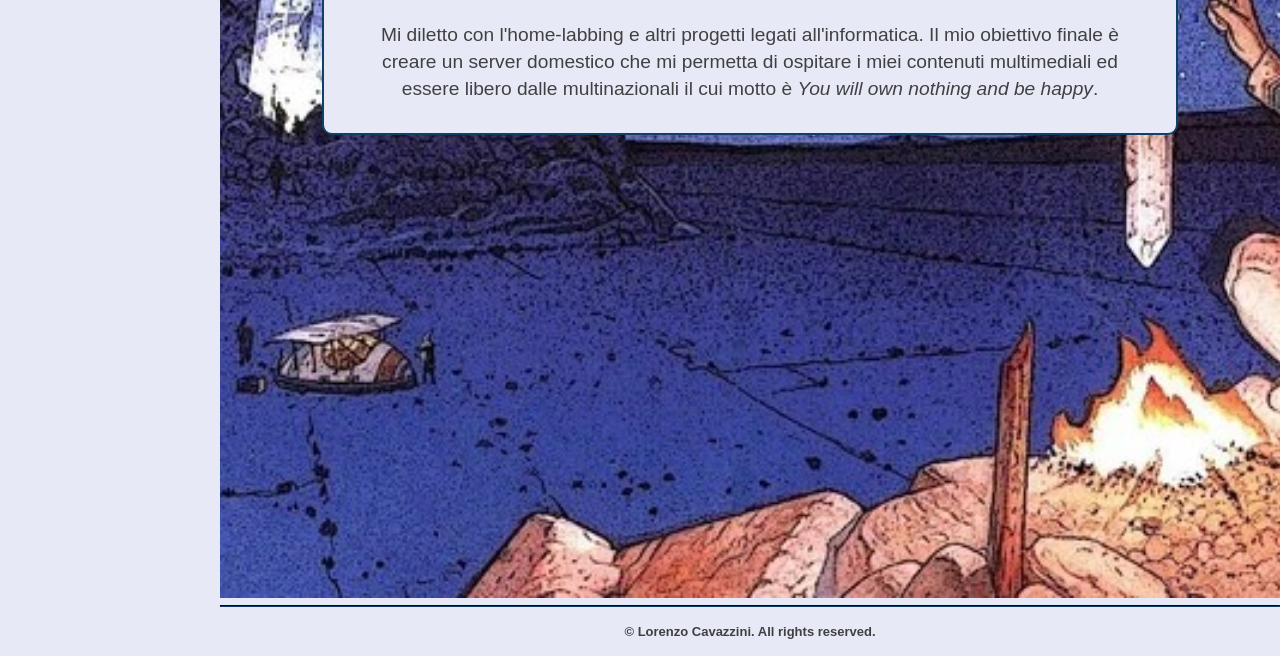
==== commit 6446db9d: "silly mistakes fixed" ====
--- a/index-it.html
+++ b/index-it.html
@@ -32,7 +32,7 @@
         <div class="container fade-up">
             <h2>Su di me</h2>
             <div id="about-box">
-                <img id="profile-pic" src="images/profile.png"> 
+                <img id="profile-pic" src="images/me.jpg"> 
                 <p>Sono laureato magistrale in Astrofisica e Cosmologia presso l'Università di Bologna, con un interesse primario per i metodi di analisi dei dati e la statistica.
                 Ho competenze nell'analisi bayesiana dei dati e nella programmazione in Python. Parlo fluentemente inglese e possiedo ottime capacità comunicative. Sono appassionato di
                 divulgazione scientifica e di attività intellettualmente stimolanti che promuovano l'apprendimento e lo scambio di idee.
@@ -52,7 +52,7 @@
                 La statistica più semplice è la funzione di correlazione a due punti, tuttavia l'aggiunta di statistiche di ordine superiore all'analisi ci permette di estrarre maggiori informazioni dai dati.
                 Partendo dalla funzione di correlazione a tre punti, possiamo accedere alle informazioni non gaussiane codificate nella distribuzione delle galassie...
                     </p>
-                <button onclick="window.location.href='research.html'">Learn more</button>
+                <button onclick="window.location.href='research/beginner.html'">Learn more</button>
             </div>
         </div>
     </section>
--- a/mysite-style.css
+++ b/mysite-style.css
@@ -184,7 +184,7 @@
 }
 
 #publications-list{
-    margin: clamp(5px, 60px, 100px);
+    margin: 0 100px 0 130px;
 }
 
 #publications-list p{
